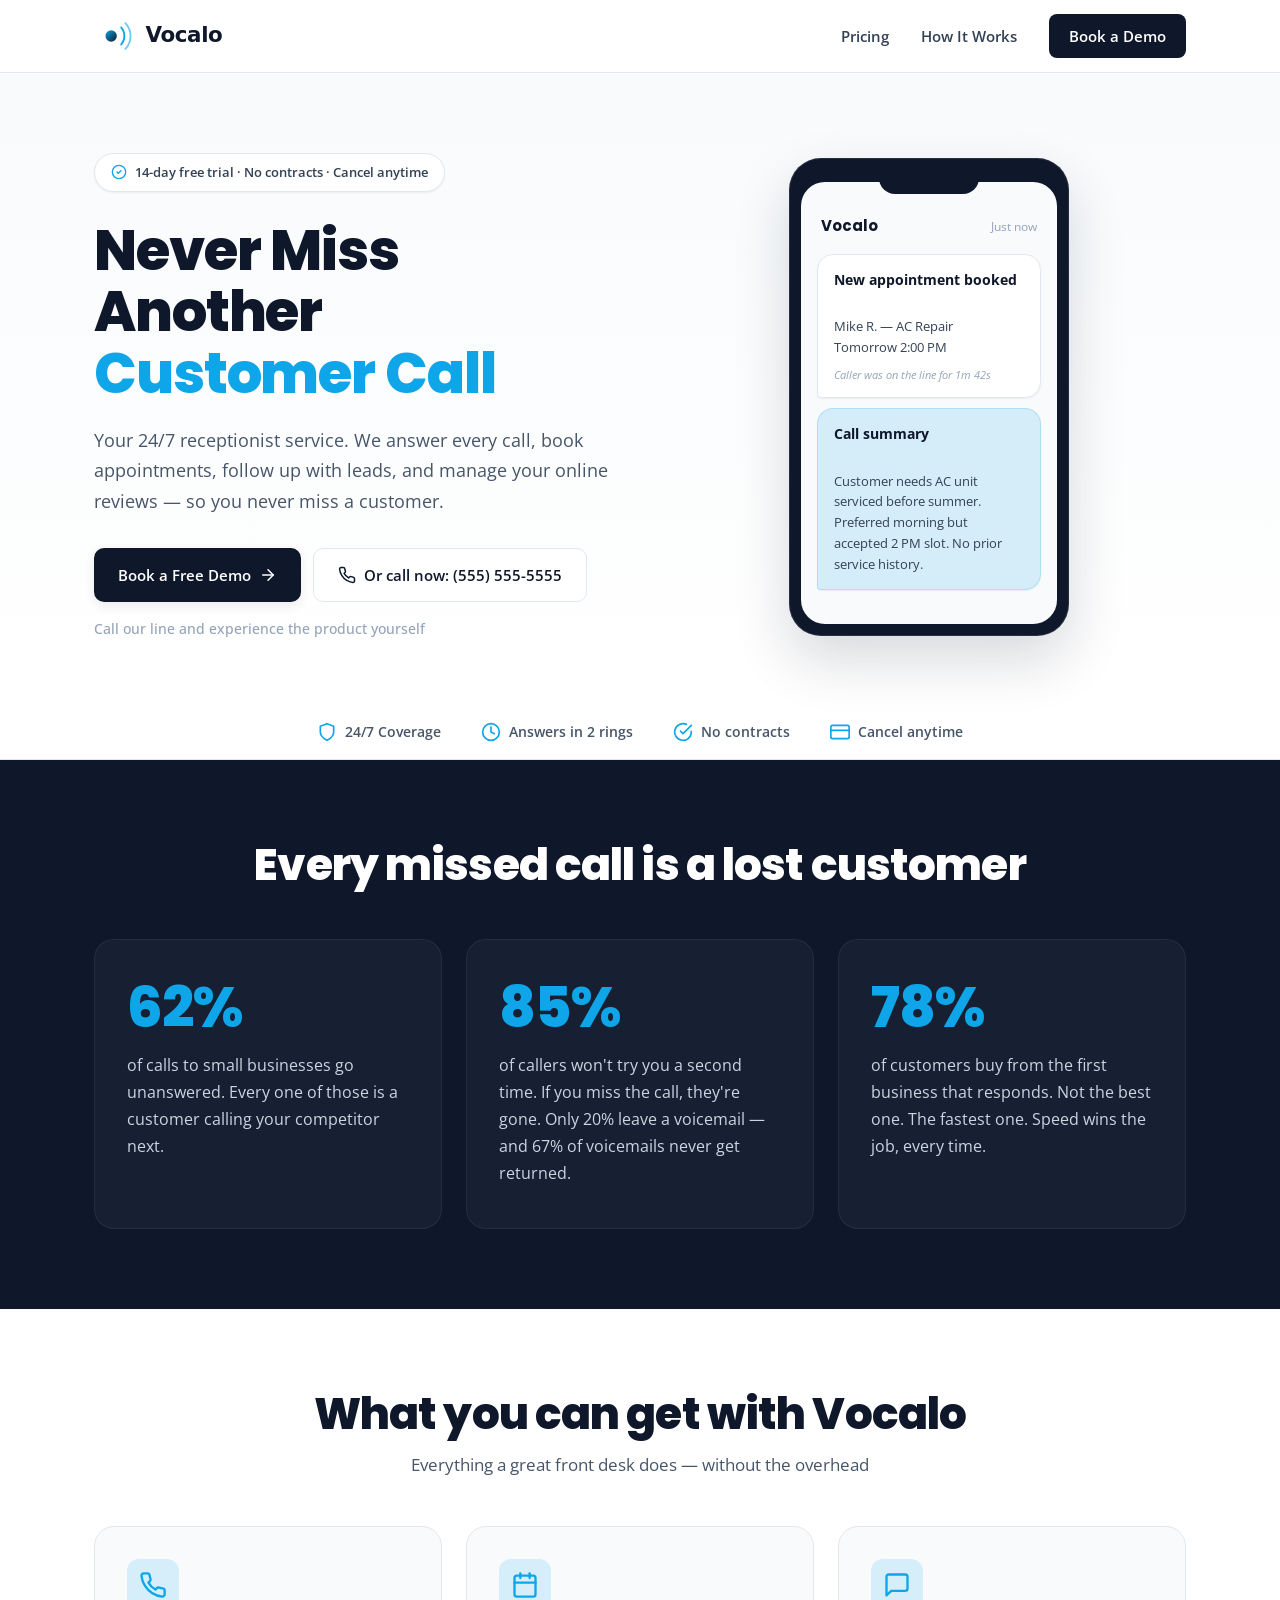
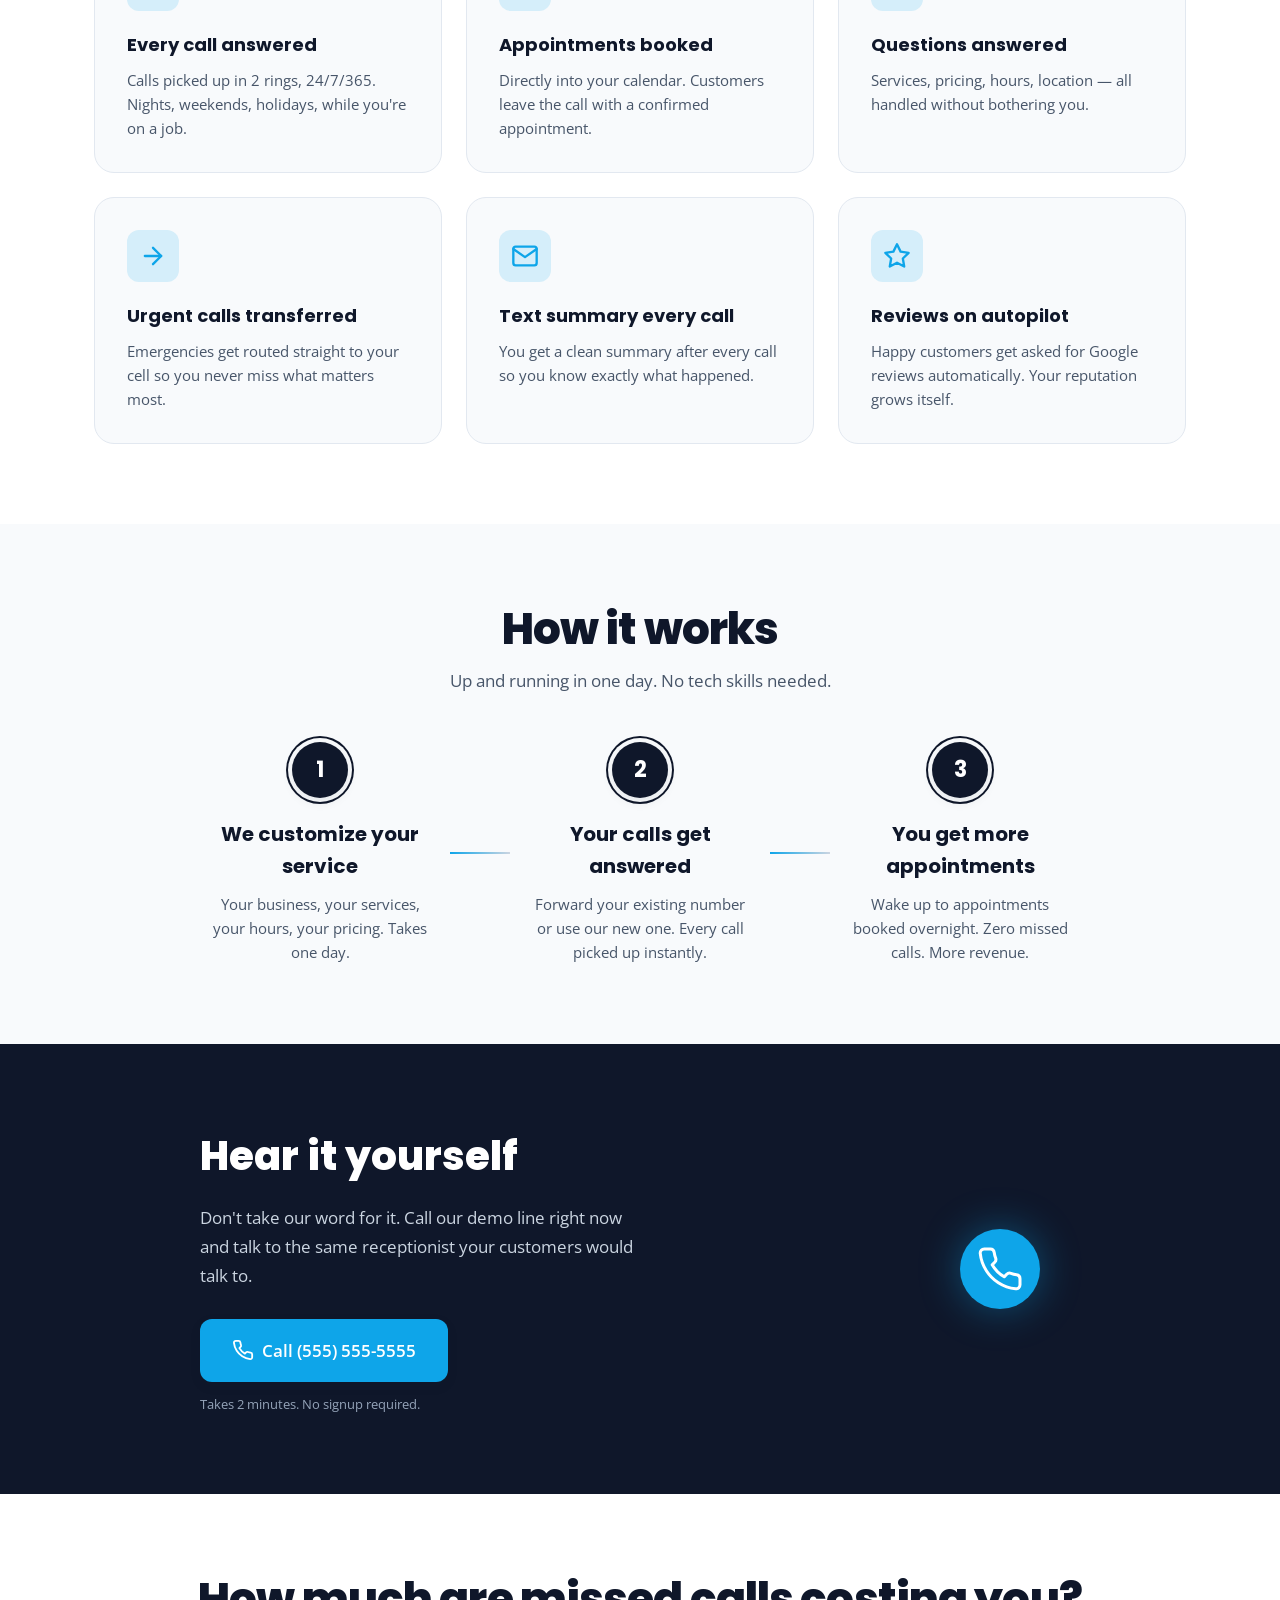
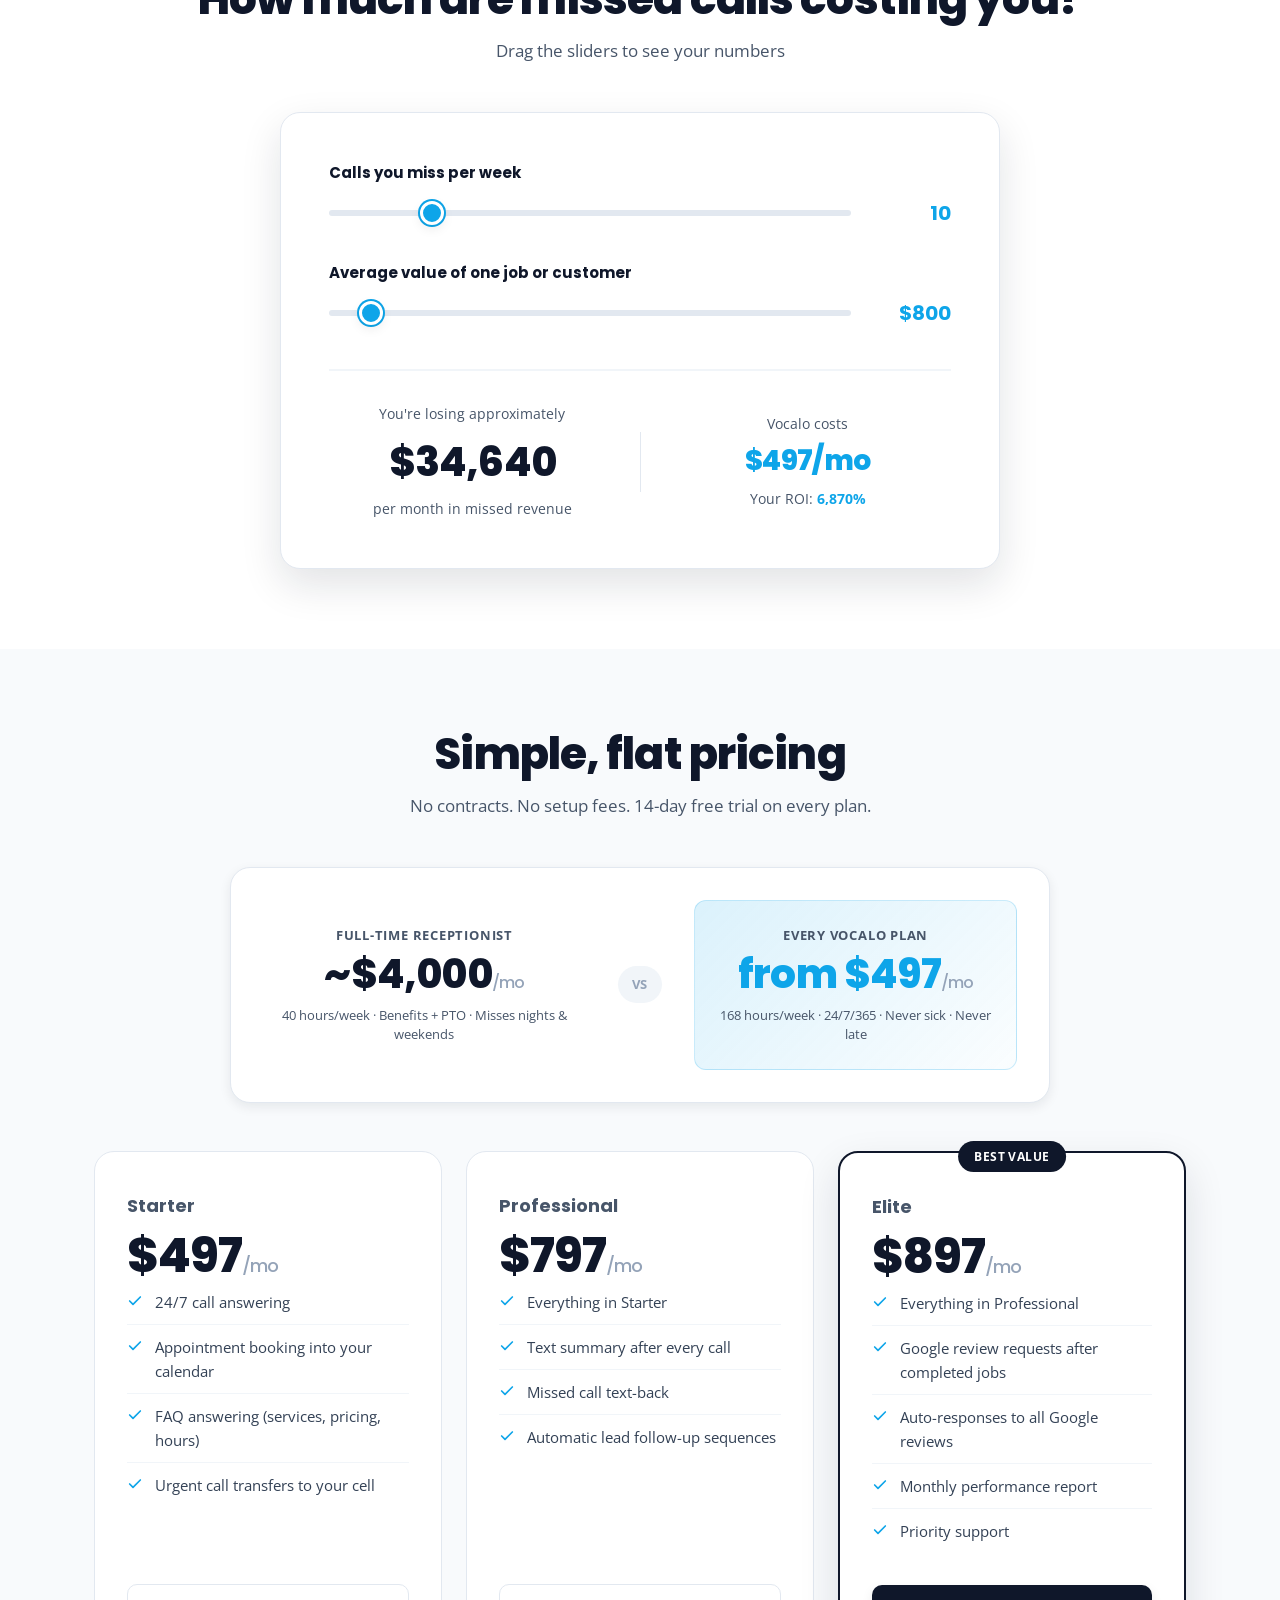
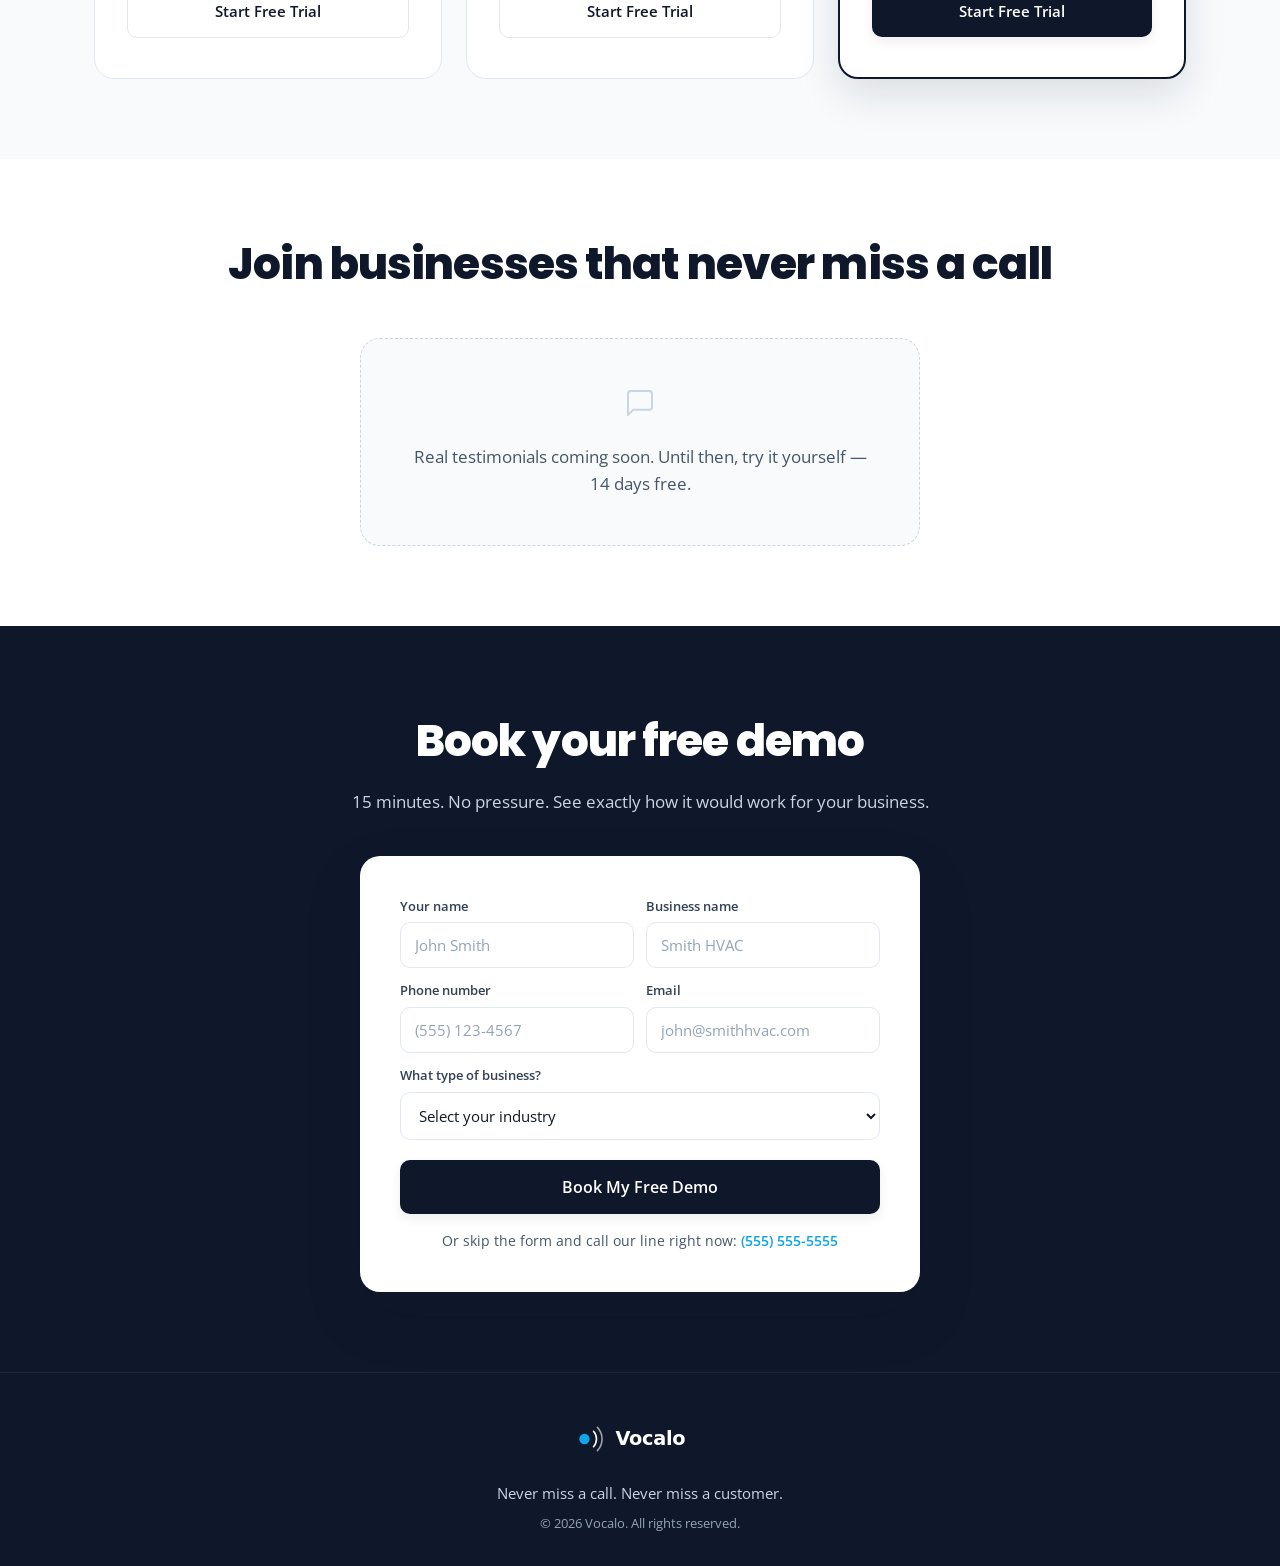
==== landing-page-v2/index.html @ 6b726ccb "Add Vocalo landing page v2 Static landing page for vocalo.co — receptionist service for home service" ====
<!DOCTYPE html>
<html lang="en">
<head>
  <meta charset="UTF-8">
  <meta name="viewport" content="width=device-width, initial-scale=1.0">
  <title>Vocalo — Never Miss Another Customer Call</title>
  <meta name="description" content="24/7 receptionist service that answers every call, books appointments, and makes sure no customer slips through the cracks. Try it free for 14 days.">

  <!-- Open Graph -->
  <meta property="og:title" content="Vocalo — Never Miss Another Customer Call">
  <meta property="og:description" content="24/7 receptionist service. Every call answered. Every appointment booked. Every customer captured.">
  <meta property="og:type" content="website">

  <!-- Meta Pixel - Replace PIXEL_ID with real ID once created -->
  <!-- <script>
    !function(f,b,e,v,n,t,s){if(f.fbq)return;n=f.fbq=function(){n.callMethod?n.callMethod.apply(n,arguments):n.queue.push(arguments)};if(!f._fbq)f._fbq=n;n.push=n;n.loaded=!0;n.version='2.0';n.queue=[];t=b.createElement(e);t.async=!0;t.src=v;s=b.getElementsByTagName(e)[0];s.parentNode.insertBefore(t,s)}(window,document,'script','https://connect.facebook.net/en_US/fbevents.js');
    fbq('init', 'PIXEL_ID');
    fbq('track', 'PageView');
  </script> -->

  <link rel="preconnect" href="https://fonts.googleapis.com">
  <link rel="preconnect" href="https://fonts.gstatic.com" crossorigin>
  <link href="https://fonts.googleapis.com/css2?family=Open+Sans:wght@400;500;600;700&family=Poppins:wght@600;700;800&display=swap" rel="stylesheet">
  <link rel="stylesheet" href="styles.css">
</head>
<body>

<!-- NAV -->
<nav class="nav">
  <div class="container nav-inner">
    <a href="#" class="logo-link"><img src="assets/logo.svg" alt="Vocalo" height="40"></a>
    <div class="nav-links">
      <a href="#pricing">Pricing</a>
      <a href="#how">How It Works</a>
      <a href="#demo" class="nav-cta">Book a Demo</a>
    </div>
  </div>
</nav>

<!-- HERO -->
<section class="hero">
  <div class="container hero-grid">
    <div class="hero-text">
      <div class="hero-badge">
        <svg width="16" height="16" viewBox="0 0 24 24" fill="none" stroke="currentColor" stroke-width="2" stroke-linecap="round" stroke-linejoin="round"><path d="M12 22c5.523 0 10-4.477 10-10S17.523 2 12 2 2 6.477 2 12s4.477 10 10 10z"/><path d="m9 12 2 2 4-4"/></svg>
        14-day free trial · No contracts · Cancel anytime
      </div>
      <h1>Never Miss Another <span class="accent">Customer Call</span></h1>
      <p class="hero-sub">Your 24/7 receptionist service. We answer every call, book appointments, follow up with leads, and manage your online reviews — so you never miss a customer.</p>
      <div class="hero-ctas">
        <a href="#demo" class="btn btn-primary">
          Book a Free Demo
          <svg width="18" height="18" viewBox="0 0 24 24" fill="none" stroke="currentColor" stroke-width="2" stroke-linecap="round" stroke-linejoin="round"><path d="M5 12h14"/><path d="m12 5 7 7-7 7"/></svg>
        </a>
        <a href="tel:+15555555555" class="btn btn-secondary">
          <svg width="18" height="18" viewBox="0 0 24 24" fill="none" stroke="currentColor" stroke-width="2" stroke-linecap="round" stroke-linejoin="round"><path d="M22 16.92v3a2 2 0 0 1-2.18 2 19.79 19.79 0 0 1-8.63-3.07 19.5 19.5 0 0 1-6-6 19.79 19.79 0 0 1-3.07-8.67A2 2 0 0 1 4.11 2h3a2 2 0 0 1 2 1.72c.127.96.361 1.903.7 2.81a2 2 0 0 1-.45 2.11L8.09 9.91a16 16 0 0 0 6 6l1.27-1.27a2 2 0 0 1 2.11-.45c.907.339 1.85.573 2.81.7A2 2 0 0 1 22 16.92z"/></svg>
          Or call now: (555) 555-5555
        </a>
      </div>
      <p class="hero-trust">Call our line and experience the product yourself</p>
    </div>
    <div class="hero-visual">
      <div class="phone-mockup">
        <div class="phone-notch"></div>
        <div class="phone-screen">
          <div class="phone-header">
            <span class="phone-sender">Vocalo</span>
            <span class="phone-time">Just now</span>
          </div>
          <div class="phone-bubble">
            <strong>New appointment booked</strong><br>
            Mike R. — AC Repair<br>
            Tomorrow 2:00 PM<br>
            <span class="phone-meta">Caller was on the line for 1m 42s</span>
          </div>
          <div class="phone-bubble phone-bubble-secondary">
            <strong>Call summary</strong><br>
            Customer needs AC unit serviced before summer. Preferred morning but accepted 2 PM slot. No prior service history.
          </div>
        </div>
      </div>
    </div>
  </div>
</section>

<!-- TRUST BAR -->
<div class="trust-bar">
  <div class="container">
    <div class="trust-bar-inner">
      <div class="trust-item">
        <svg width="20" height="20" viewBox="0 0 24 24" fill="none" stroke="currentColor" stroke-width="2" stroke-linecap="round" stroke-linejoin="round"><path d="M12 22s8-4 8-10V5l-8-3-8 3v7c0 6 8 10 8 10z"/></svg>
        <span>24/7 Coverage</span>
      </div>
      <div class="trust-item">
        <svg width="20" height="20" viewBox="0 0 24 24" fill="none" stroke="currentColor" stroke-width="2" stroke-linecap="round" stroke-linejoin="round"><circle cx="12" cy="12" r="10"/><polyline points="12 6 12 12 16 14"/></svg>
        <span>Answers in 2 rings</span>
      </div>
      <div class="trust-item">
        <svg width="20" height="20" viewBox="0 0 24 24" fill="none" stroke="currentColor" stroke-width="2" stroke-linecap="round" stroke-linejoin="round"><path d="M22 11.08V12a10 10 0 1 1-5.93-9.14"/><polyline points="22 4 12 14.01 9 11.01"/></svg>
        <span>No contracts</span>
      </div>
      <div class="trust-item">
        <svg width="20" height="20" viewBox="0 0 24 24" fill="none" stroke="currentColor" stroke-width="2" stroke-linecap="round" stroke-linejoin="round"><rect x="1" y="4" width="22" height="16" rx="2" ry="2"/><line x1="1" y1="10" x2="23" y2="10"/></svg>
        <span>Cancel anytime</span>
      </div>
    </div>
  </div>
</div>

<!-- PROBLEM -->
<section class="problem">
  <div class="container">
    <h2 class="section-title">Every missed call is a lost customer</h2>
    <div class="problem-grid">
      <div class="problem-card">
        <div class="problem-num" data-target="62">0%</div>
        <p>of calls to small businesses go unanswered. Every one of those is a customer calling your competitor next.</p>
      </div>
      <div class="problem-card">
        <div class="problem-num" data-target="85">0%</div>
        <p>of callers won't try you a second time. If you miss the call, they're gone. Only 20% leave a voicemail — and 67% of voicemails never get returned.</p>
      </div>
      <div class="problem-card">
        <div class="problem-num" data-target="78">0%</div>
        <p>of customers buy from the first business that responds. Not the best one. The fastest one. Speed wins the job, every time.</p>
      </div>
    </div>
  </div>
</section>

<!-- SOLUTION -->
<section class="solution">
  <div class="container">
    <h2 class="section-title">What you can get with Vocalo</h2>
    <p class="section-sub">Everything a great front desk does — without the overhead</p>
    <div class="solution-grid">
      <div class="feature">
        <div class="feature-icon">
          <svg width="28" height="28" viewBox="0 0 24 24" fill="none" stroke="currentColor" stroke-width="2" stroke-linecap="round" stroke-linejoin="round"><path d="M22 16.92v3a2 2 0 0 1-2.18 2 19.79 19.79 0 0 1-8.63-3.07 19.5 19.5 0 0 1-6-6 19.79 19.79 0 0 1-3.07-8.67A2 2 0 0 1 4.11 2h3a2 2 0 0 1 2 1.72c.127.96.361 1.903.7 2.81a2 2 0 0 1-.45 2.11L8.09 9.91a16 16 0 0 0 6 6l1.27-1.27a2 2 0 0 1 2.11-.45c.907.339 1.85.573 2.81.7A2 2 0 0 1 22 16.92z"/></svg>
        </div>
        <h3>Every call answered</h3>
        <p>Calls picked up in 2 rings, 24/7/365. Nights, weekends, holidays, while you're on a job.</p>
      </div>
      <div class="feature">
        <div class="feature-icon">
          <svg width="28" height="28" viewBox="0 0 24 24" fill="none" stroke="currentColor" stroke-width="2" stroke-linecap="round" stroke-linejoin="round"><rect x="3" y="4" width="18" height="18" rx="2" ry="2"/><line x1="16" y1="2" x2="16" y2="6"/><line x1="8" y1="2" x2="8" y2="6"/><line x1="3" y1="10" x2="21" y2="10"/></svg>
        </div>
        <h3>Appointments booked</h3>
        <p>Directly into your calendar. Customers leave the call with a confirmed appointment.</p>
      </div>
      <div class="feature">
        <div class="feature-icon">
          <svg width="28" height="28" viewBox="0 0 24 24" fill="none" stroke="currentColor" stroke-width="2" stroke-linecap="round" stroke-linejoin="round"><path d="M21 15a2 2 0 0 1-2 2H7l-4 4V5a2 2 0 0 1 2-2h14a2 2 0 0 1 2 2z"/></svg>
        </div>
        <h3>Questions answered</h3>
        <p>Services, pricing, hours, location — all handled without bothering you.</p>
      </div>
      <div class="feature">
        <div class="feature-icon">
          <svg width="28" height="28" viewBox="0 0 24 24" fill="none" stroke="currentColor" stroke-width="2" stroke-linecap="round" stroke-linejoin="round"><path d="M5 12h14"/><path d="m12 5 7 7-7 7"/></svg>
        </div>
        <h3>Urgent calls transferred</h3>
        <p>Emergencies get routed straight to your cell so you never miss what matters most.</p>
      </div>
      <div class="feature">
        <div class="feature-icon">
          <svg width="28" height="28" viewBox="0 0 24 24" fill="none" stroke="currentColor" stroke-width="2" stroke-linecap="round" stroke-linejoin="round"><path d="M4 4h16c1.1 0 2 .9 2 2v12c0 1.1-.9 2-2 2H4c-1.1 0-2-.9-2-2V6c0-1.1.9-2 2-2z"/><polyline points="22,6 12,13 2,6"/></svg>
        </div>
        <h3>Text summary every call</h3>
        <p>You get a clean summary after every call so you know exactly what happened.</p>
      </div>
      <div class="feature">
        <div class="feature-icon">
          <svg width="28" height="28" viewBox="0 0 24 24" fill="none" stroke="currentColor" stroke-width="2" stroke-linecap="round" stroke-linejoin="round"><polygon points="12 2 15.09 8.26 22 9.27 17 14.14 18.18 21.02 12 17.77 5.82 21.02 7 14.14 2 9.27 8.91 8.26 12 2"/></svg>
        </div>
        <h3>Reviews on autopilot</h3>
        <p>Happy customers get asked for Google reviews automatically. Your reputation grows itself.</p>
      </div>
    </div>
  </div>
</section>

<!-- HOW IT WORKS -->
<section class="how" id="how">
  <div class="container">
    <h2 class="section-title">How it works</h2>
    <p class="section-sub">Up and running in one day. No tech skills needed.</p>
    <div class="how-steps">
      <div class="how-step">
        <div class="how-num">1</div>
        <div class="how-content">
          <h3>We customize your service</h3>
          <p>Your business, your services, your hours, your pricing. Takes one day.</p>
        </div>
      </div>
      <div class="how-connector"></div>
      <div class="how-step">
        <div class="how-num">2</div>
        <div class="how-content">
          <h3>Your calls get answered</h3>
          <p>Forward your existing number or use our new one. Every call picked up instantly.</p>
        </div>
      </div>
      <div class="how-connector"></div>
      <div class="how-step">
        <div class="how-num">3</div>
        <div class="how-content">
          <h3>You get more appointments</h3>
          <p>Wake up to appointments booked overnight. Zero missed calls. More revenue.</p>
        </div>
      </div>
    </div>
  </div>
</section>

<!-- DEMO CALL-IN -->
<section class="demo-call">
  <div class="container">
    <div class="demo-call-card">
      <div class="demo-call-text">
        <h2>Hear it yourself</h2>
        <p>Don't take our word for it. Call our demo line right now and talk to the same receptionist your customers would talk to.</p>
        <a href="tel:+15555555555" class="btn btn-primary btn-lg">
          <svg width="22" height="22" viewBox="0 0 24 24" fill="none" stroke="currentColor" stroke-width="2" stroke-linecap="round" stroke-linejoin="round"><path d="M22 16.92v3a2 2 0 0 1-2.18 2 19.79 19.79 0 0 1-8.63-3.07 19.5 19.5 0 0 1-6-6 19.79 19.79 0 0 1-3.07-8.67A2 2 0 0 1 4.11 2h3a2 2 0 0 1 2 1.72c.127.96.361 1.903.7 2.81a2 2 0 0 1-.45 2.11L8.09 9.91a16 16 0 0 0 6 6l1.27-1.27a2 2 0 0 1 2.11-.45c.907.339 1.85.573 2.81.7A2 2 0 0 1 22 16.92z"/></svg>
          Call (555) 555-5555
        </a>
        <span class="demo-call-note">Takes 2 minutes. No signup required.</span>
      </div>
      <div class="demo-call-visual">
        <div class="pulse-ring"></div>
        <div class="pulse-ring pulse-ring-2"></div>
        <div class="pulse-ring pulse-ring-3"></div>
        <div class="pulse-icon">
          <svg width="48" height="48" viewBox="0 0 24 24" fill="none" stroke="currentColor" stroke-width="1.5" stroke-linecap="round" stroke-linejoin="round"><path d="M22 16.92v3a2 2 0 0 1-2.18 2 19.79 19.79 0 0 1-8.63-3.07 19.5 19.5 0 0 1-6-6 19.79 19.79 0 0 1-3.07-8.67A2 2 0 0 1 4.11 2h3a2 2 0 0 1 2 1.72c.127.96.361 1.903.7 2.81a2 2 0 0 1-.45 2.11L8.09 9.91a16 16 0 0 0 6 6l1.27-1.27a2 2 0 0 1 2.11-.45c.907.339 1.85.573 2.81.7A2 2 0 0 1 22 16.92z"/></svg>
        </div>
      </div>
    </div>
  </div>
</section>

<!-- ROI CALCULATOR -->
<section class="roi">
  <div class="container">
    <h2 class="section-title">How much are missed calls costing you?</h2>
    <p class="section-sub">Drag the sliders to see your numbers</p>
    <div class="roi-card">
      <div class="roi-input">
        <label>Calls you miss per week</label>
        <div class="slider-row">
          <input type="range" id="callsSlider" min="1" max="50" value="10" step="1">
          <span class="slider-value" id="callsValue">10</span>
        </div>
      </div>
      <div class="roi-input">
        <label>Average value of one job or customer</label>
        <div class="slider-row">
          <input type="range" id="valueSlider" min="200" max="10000" value="800" step="100">
          <span class="slider-value" id="valueValue">$800</span>
        </div>
      </div>
      <div class="roi-output">
        <div class="roi-stat">
          <div class="roi-label">You're losing approximately</div>
          <div class="roi-amount" id="lossAmount">$38,400</div>
          <div class="roi-label">per month in missed revenue</div>
        </div>
        <div class="roi-divider"></div>
        <div class="roi-stat">
          <div class="roi-label">Vocalo costs</div>
          <div class="roi-amount small">$497/mo</div>
          <div class="roi-label">Your ROI: <strong id="roiPercent">7,626%</strong></div>
        </div>
      </div>
    </div>
  </div>
</section>

<!-- PRICING -->
<section class="pricing" id="pricing">
  <div class="container">
    <h2 class="section-title">Simple, flat pricing</h2>
    <p class="section-sub">No contracts. No setup fees. 14-day free trial on every plan.</p>

    <div class="price-anchor">
      <div class="anchor-compare">
        <div class="anchor-col">
          <div class="anchor-label">Full-time receptionist</div>
          <div class="anchor-value">~$4,000<span>/mo</span></div>
          <div class="anchor-detail">40 hours/week · Benefits + PTO · Misses nights & weekends</div>
        </div>
        <div class="anchor-vs">vs</div>
        <div class="anchor-col highlight">
          <div class="anchor-label">Every Vocalo plan</div>
          <div class="anchor-value">from $497<span>/mo</span></div>
          <div class="anchor-detail">168 hours/week · 24/7/365 · Never sick · Never late</div>
        </div>
      </div>
    </div>

    <div class="pricing-grid">

      <div class="plan">
        <div class="plan-name">Starter</div>
        <div class="plan-price">$497<span>/mo</span></div>
        <ul class="plan-features">
          <li>24/7 call answering</li>
          <li>Appointment booking into your calendar</li>
          <li>FAQ answering (services, pricing, hours)</li>
          <li>Urgent call transfers to your cell</li>
        </ul>
        <a href="#demo" class="btn btn-secondary plan-cta">Start Free Trial</a>
      </div>

      <div class="plan">
        <div class="plan-name">Professional</div>
        <div class="plan-price">$797<span>/mo</span></div>
        <ul class="plan-features">
          <li>Everything in Starter</li>
          <li>Text summary after every call</li>
          <li>Missed call text-back</li>
          <li>Automatic lead follow-up sequences</li>
        </ul>
        <a href="#demo" class="btn btn-secondary plan-cta">Start Free Trial</a>
      </div>

      <div class="plan plan-featured">
        <div class="plan-badge">Best Value</div>
        <div class="plan-name">Elite</div>
        <div class="plan-price">$897<span>/mo</span></div>
        <ul class="plan-features">
          <li>Everything in Professional</li>
          <li>Google review requests after completed jobs</li>
          <li>Auto-responses to all Google reviews</li>
          <li>Monthly performance report</li>
          <li>Priority support</li>
        </ul>
        <a href="#demo" class="btn btn-primary plan-cta">Start Free Trial</a>
      </div>

    </div>
  </div>
</section>

<!-- TESTIMONIALS PLACEHOLDER -->
<section class="testimonials">
  <div class="container">
    <h2 class="section-title">Join businesses that never miss a call</h2>
    <div class="testimonial-placeholder">
      <svg width="32" height="32" viewBox="0 0 24 24" fill="none" stroke="currentColor" stroke-width="1.5" stroke-linecap="round" stroke-linejoin="round"><path d="M21 15a2 2 0 0 1-2 2H7l-4 4V5a2 2 0 0 1 2-2h14a2 2 0 0 1 2 2z"/></svg>
      <p>Real testimonials coming soon. Until then, try it yourself — 14 days free.</p>
    </div>
  </div>
</section>

<!-- CTA FORM -->
<section class="cta" id="demo">
  <div class="container">
    <h2>Book your free demo</h2>
    <p class="cta-sub">15 minutes. No pressure. See exactly how it would work for your business.</p>
    <form class="lead-form" id="leadForm" action="#" method="POST">
      <div class="form-row">
        <div class="form-field">
          <label for="name">Your name</label>
          <input type="text" id="name" name="name" placeholder="John Smith" required>
        </div>
        <div class="form-field">
          <label for="business">Business name</label>
          <input type="text" id="business" name="business" placeholder="Smith HVAC" required>
        </div>
      </div>
      <div class="form-row">
        <div class="form-field">
          <label for="phone">Phone number</label>
          <input type="tel" id="phone" name="phone" placeholder="(555) 123-4567" required>
        </div>
        <div class="form-field">
          <label for="email">Email</label>
          <input type="email" id="email" name="email" placeholder="john@smithhvac.com" required>
        </div>
      </div>
      <div class="form-field">
        <label for="business_type">What type of business?</label>
        <select id="business_type" name="business_type" required>
          <option value="">Select your industry</option>
          <option value="hvac">HVAC</option>
          <option value="plumbing">Plumbing</option>
          <option value="electrical">Electrical</option>
          <option value="roofing">Roofing</option>
          <option value="dental">Dental</option>
          <option value="medical">Medical</option>
          <option value="other">Other</option>
        </select>
      </div>
      <button type="submit" class="btn btn-primary btn-full">Book My Free Demo</button>
      <p class="form-trust">Or skip the form and call our line right now: <a href="tel:+15555555555">(555) 555-5555</a></p>
    </form>
  </div>
</section>

<!-- FOOTER -->
<footer class="footer">
  <div class="container footer-inner">
    <img src="assets/logo-white.svg" alt="Vocalo" height="36">
    <p class="footer-tag">Never miss a call. Never miss a customer.</p>
    <p class="footer-copy">&copy; 2026 Vocalo. All rights reserved.</p>
  </div>
</footer>

<script src="script.js"></script>
</body>
</html>
---- landing-page-v2/styles.css ----
/* Vocalo v2 — Landing Page Styles */
/* Design System: Trust & Authority | Poppins + Open Sans | Navy + Cyan */

:root {
  --navy: #0F172A;
  --navy-light: #1E293B;
  --navy-mid: #162032;
  --cyan: #0EA5E9;
  --cyan-dark: #0284C7;
  --cyan-glow: rgba(14, 165, 233, 0.15);
  --cyan-glow-strong: rgba(14, 165, 233, 0.25);
  --gray-50: #F8FAFC;
  --gray-100: #F1F5F9;
  --gray-200: #E2E8F0;
  --gray-300: #CBD5E1;
  --gray-400: #94A3B8;
  --gray-600: #475569;
  --gray-700: #334155;
  --white: #FFFFFF;
  --shadow-sm: 0 1px 2px rgba(15,23,42,0.06);
  --shadow: 0 4px 12px rgba(15,23,42,0.08);
  --shadow-md: 0 8px 24px rgba(15,23,42,0.1);
  --shadow-lg: 0 16px 40px rgba(15,23,42,0.12);
  --shadow-xl: 0 24px 56px rgba(15,23,42,0.16);
  --radius: 12px;
  --radius-lg: 20px;
  --transition: 0.2s ease;
}

* { box-sizing: border-box; margin: 0; padding: 0; }
html { scroll-behavior: smooth; }
body {
  font-family: 'Open Sans', -apple-system, BlinkMacSystemFont, 'Segoe UI', sans-serif;
  color: var(--navy);
  line-height: 1.6;
  -webkit-font-smoothing: antialiased;
  background: var(--white);
}

h1, h2, h3, h4 {
  font-family: 'Poppins', -apple-system, BlinkMacSystemFont, 'Segoe UI', sans-serif;
}

.container { max-width: 1140px; margin: 0 auto; padding: 0 24px; }

/* ============================================
   NAV
   ============================================ */
.nav {
  position: sticky; top: 0; z-index: 100;
  background: rgba(255,255,255,0.92);
  backdrop-filter: blur(12px);
  -webkit-backdrop-filter: blur(12px);
  border-bottom: 1px solid var(--gray-200);
}
.nav-inner {
  display: flex; align-items: center; justify-content: space-between;
  height: 72px;
}
.logo-link { display: flex; align-items: center; }
.nav-links { display: flex; align-items: center; gap: 32px; }
.nav-links a {
  color: var(--gray-700); text-decoration: none; font-weight: 600; font-size: 15px;
  transition: color var(--transition);
  cursor: pointer;
}
.nav-links a:hover { color: var(--navy); }
.nav-cta {
  background: var(--navy); color: var(--white) !important;
  padding: 10px 20px; border-radius: 8px;
  transition: background var(--transition), transform var(--transition);
}
.nav-cta:hover {
  background: var(--navy-light); color: var(--white) !important;
  transform: translateY(-1px);
}

/* ============================================
   HERO
   ============================================ */
.hero {
  padding: 80px 0 64px;
  background: linear-gradient(180deg, var(--gray-50) 0%, var(--white) 100%);
}
.hero-grid {
  display: grid;
  grid-template-columns: 1fr 1fr;
  gap: 64px;
  align-items: center;
}
.hero-badge {
  display: inline-flex; align-items: center; gap: 8px;
  background: var(--white); border: 1px solid var(--gray-200);
  padding: 8px 16px; border-radius: 100px;
  font-size: 13px; font-weight: 600; color: var(--gray-700);
  margin-bottom: 28px; box-shadow: var(--shadow-sm);
}
.hero-badge svg { color: var(--cyan); flex-shrink: 0; }
.hero h1 {
  font-size: clamp(36px, 5vw, 56px); font-weight: 800;
  line-height: 1.1; letter-spacing: -0.02em;
  margin-bottom: 20px;
}
.accent { color: var(--cyan); }
.hero-sub {
  font-size: 18px; color: var(--gray-600); max-width: 520px;
  margin-bottom: 32px; line-height: 1.7;
}
.hero-ctas {
  display: flex; gap: 12px; flex-wrap: wrap;
  margin-bottom: 16px;
}
.hero-trust {
  font-size: 14px; color: var(--gray-400); font-weight: 500;
}

/* Phone Mockup */
.hero-visual { display: flex; justify-content: center; }
.phone-mockup {
  width: 280px;
  background: var(--navy);
  border-radius: 32px;
  padding: 12px;
  box-shadow: var(--shadow-xl), 0 0 0 1px rgba(255,255,255,0.1) inset;
  position: relative;
}
.phone-notch {
  width: 100px; height: 24px;
  background: var(--navy);
  border-radius: 0 0 16px 16px;
  margin: 0 auto;
  position: relative; z-index: 2;
}
.phone-screen {
  background: var(--gray-50);
  border-radius: 24px;
  padding: 32px 16px 24px;
  min-height: 340px;
  margin-top: -12px;
}
.phone-header {
  display: flex; justify-content: space-between; align-items: center;
  margin-bottom: 16px; padding: 0 4px;
}
.phone-sender {
  font-family: 'Poppins', sans-serif;
  font-weight: 700; font-size: 15px; color: var(--navy);
}
.phone-time { font-size: 12px; color: var(--gray-400); }
.phone-bubble {
  background: var(--white);
  border: 1px solid var(--gray-200);
  border-radius: 16px 16px 16px 4px;
  padding: 14px 16px;
  font-size: 13px; line-height: 1.6;
  color: var(--gray-700);
  margin-bottom: 10px;
  box-shadow: var(--shadow-sm);
}
.phone-bubble strong {
  color: var(--navy); font-weight: 700; display: block;
  margin-bottom: 4px; font-size: 14px;
}
.phone-bubble-secondary {
  border-radius: 16px 16px 16px 4px;
  background: var(--cyan-glow);
  border-color: rgba(14, 165, 233, 0.2);
}
.phone-meta {
  display: block; margin-top: 8px; font-size: 11px;
  color: var(--gray-400); font-style: italic;
}

/* ============================================
   TRUST BAR
   ============================================ */
.trust-bar {
  background: var(--white);
  border-bottom: 1px solid var(--gray-200);
  padding: 16px 0;
}
.trust-bar-inner {
  display: flex; justify-content: center; gap: 40px; flex-wrap: wrap;
}
.trust-item {
  display: flex; align-items: center; gap: 8px;
  font-size: 14px; font-weight: 600; color: var(--gray-600);
}
.trust-item svg { color: var(--cyan); }

/* ============================================
   BUTTONS
   ============================================ */
.btn {
  display: inline-flex; align-items: center; justify-content: center; gap: 8px;
  padding: 14px 24px; border-radius: 10px;
  font-weight: 600; font-size: 15px; text-decoration: none;
  transition: all var(--transition); border: none; cursor: pointer; white-space: nowrap;
  font-family: 'Open Sans', sans-serif;
}
.btn-primary {
  background: var(--navy); color: var(--white);
  box-shadow: var(--shadow);
}
.btn-primary:hover {
  background: var(--navy-light);
  transform: translateY(-1px);
  box-shadow: var(--shadow-lg);
}
.btn-secondary {
  background: var(--white); color: var(--navy);
  border: 1.5px solid var(--gray-200);
}
.btn-secondary:hover {
  border-color: var(--navy); background: var(--gray-50);
  transform: translateY(-1px);
}
.btn-lg { padding: 18px 32px; font-size: 17px; border-radius: 12px; }
.btn-full { width: 100%; padding: 16px 28px; font-size: 16px; }

/* ============================================
   SECTIONS
   ============================================ */
section { padding: 80px 0; }
.section-title {
  font-size: clamp(30px, 4vw, 44px); font-weight: 800;
  line-height: 1.15; letter-spacing: -0.02em;
  text-align: center; margin-bottom: 12px;
}
.section-sub {
  text-align: center; color: var(--gray-600);
  font-size: 17px; margin-bottom: 48px;
}

/* ============================================
   PROBLEM
   ============================================ */
.problem { background: var(--navy); color: var(--white); }
.problem .section-title { color: var(--white); margin-bottom: 48px; }
.problem-grid {
  display: grid; grid-template-columns: repeat(3, 1fr);
  gap: 24px;
}
.problem-card {
  background: var(--navy-mid);
  padding: 40px 32px; border-radius: var(--radius-lg);
  border: 1px solid rgba(255,255,255,0.06);
  transition: transform var(--transition), border-color var(--transition);
}
.problem-card:hover {
  transform: translateY(-4px);
  border-color: rgba(14, 165, 233, 0.3);
}
.problem-num {
  font-family: 'Poppins', sans-serif;
  font-size: 56px; font-weight: 800; color: var(--cyan);
  line-height: 1; margin-bottom: 16px; letter-spacing: -0.02em;
}
.problem-card p { color: var(--gray-300); font-size: 16px; line-height: 1.7; }

/* ============================================
   SOLUTION
   ============================================ */
.solution { background: var(--white); }
.solution-grid {
  display: grid; grid-template-columns: repeat(3, 1fr);
  gap: 24px;
}
.feature {
  padding: 32px; border-radius: var(--radius-lg);
  background: var(--gray-50);
  border: 1px solid var(--gray-200);
  transition: all var(--transition);
}
.feature:hover {
  transform: translateY(-4px);
  box-shadow: var(--shadow-md);
  border-color: var(--cyan);
  background: var(--white);
}
.feature-icon {
  width: 52px; height: 52px;
  display: flex; align-items: center; justify-content: center;
  background: var(--cyan-glow);
  border-radius: 12px;
  margin-bottom: 20px;
  color: var(--cyan);
  transition: background var(--transition);
}
.feature:hover .feature-icon {
  background: var(--cyan-glow-strong);
}
.feature h3 {
  font-size: 18px; font-weight: 700; margin-bottom: 8px;
}
.feature p { color: var(--gray-600); font-size: 15px; line-height: 1.6; }

/* ============================================
   HOW IT WORKS
   ============================================ */
.how { background: var(--gray-50); }
.how-steps {
  display: flex; align-items: center; justify-content: center;
  gap: 0; max-width: 900px; margin: 0 auto;
}
.how-step {
  text-align: center; flex: 1;
  padding: 0 20px;
}
.how-connector {
  width: 60px; height: 2px;
  background: linear-gradient(90deg, var(--cyan), var(--gray-300));
  flex-shrink: 0;
}
.how-num {
  display: inline-flex; align-items: center; justify-content: center;
  width: 56px; height: 56px; border-radius: 50%;
  background: var(--navy); color: var(--white);
  font-family: 'Poppins', sans-serif;
  font-size: 22px; font-weight: 700;
  margin-bottom: 20px;
  box-shadow: var(--shadow), 0 0 0 4px var(--gray-50), 0 0 0 6px var(--navy);
}
.how-content h3 { font-size: 20px; font-weight: 700; margin-bottom: 10px; }
.how-content p { color: var(--gray-600); font-size: 15px; line-height: 1.6; }

/* ============================================
   DEMO CALL-IN
   ============================================ */
.demo-call {
  background: var(--navy); color: var(--white);
  padding: 80px 0;
}
.demo-call-card {
  display: grid; grid-template-columns: 1fr auto;
  gap: 64px; align-items: center;
  max-width: 880px; margin: 0 auto;
}
.demo-call-text h2 {
  font-size: clamp(28px, 4vw, 40px); font-weight: 800;
  margin-bottom: 16px;
}
.demo-call-text p {
  color: var(--gray-300); font-size: 17px; line-height: 1.7;
  margin-bottom: 28px; max-width: 440px;
}
.demo-call-text .btn-primary {
  background: var(--cyan); color: var(--white);
}
.demo-call-text .btn-primary:hover {
  background: var(--cyan-dark);
}
.demo-call-note {
  display: block; margin-top: 12px;
  font-size: 13px; color: var(--gray-400);
}

/* Pulse Animation */
.demo-call-visual {
  position: relative;
  width: 160px; height: 160px;
  display: flex; align-items: center; justify-content: center;
}
.pulse-ring {
  position: absolute; inset: 0;
  border-radius: 50%;
  border: 2px solid var(--cyan);
  opacity: 0;
  animation: pulse-out 3s ease-out infinite;
}
.pulse-ring-2 { animation-delay: 1s; }
.pulse-ring-3 { animation-delay: 2s; }
@keyframes pulse-out {
  0% { transform: scale(0.5); opacity: 0.6; }
  100% { transform: scale(1.2); opacity: 0; }
}
.pulse-icon {
  width: 80px; height: 80px;
  background: var(--cyan);
  border-radius: 50%;
  display: flex; align-items: center; justify-content: center;
  color: var(--white);
  box-shadow: 0 0 40px rgba(14, 165, 233, 0.4);
}

/* ============================================
   ROI CALCULATOR
   ============================================ */
.roi { background: var(--white); }
.roi-card {
  max-width: 720px; margin: 0 auto;
  background: var(--white); padding: 48px;
  border-radius: var(--radius-lg);
  border: 1px solid var(--gray-200);
  box-shadow: var(--shadow-lg);
}
.roi-input { margin-bottom: 32px; }
.roi-input label {
  display: block; font-weight: 700; font-size: 15px;
  margin-bottom: 12px; color: var(--navy);
  font-family: 'Poppins', sans-serif;
}
.slider-row { display: flex; align-items: center; gap: 20px; }
.slider-row input[type="range"] {
  flex: 1; height: 6px; border-radius: 3px;
  background: var(--gray-200); outline: none;
  -webkit-appearance: none; appearance: none;
  cursor: pointer;
}
.slider-row input[type="range"]::-webkit-slider-thumb {
  -webkit-appearance: none; appearance: none;
  width: 24px; height: 24px; border-radius: 50%;
  background: var(--cyan); cursor: pointer; border: 3px solid var(--white);
  box-shadow: var(--shadow), 0 0 0 2px var(--cyan);
  transition: box-shadow var(--transition);
}
.slider-row input[type="range"]::-webkit-slider-thumb:hover {
  box-shadow: var(--shadow-md), 0 0 0 2px var(--cyan), 0 0 12px var(--cyan-glow-strong);
}
.slider-row input[type="range"]::-moz-range-thumb {
  width: 24px; height: 24px; border-radius: 50%;
  background: var(--cyan); cursor: pointer; border: 3px solid var(--white);
  box-shadow: var(--shadow), 0 0 0 2px var(--cyan);
}
.slider-value {
  font-family: 'Poppins', sans-serif;
  font-weight: 700; font-size: 20px; color: var(--cyan);
  min-width: 80px; text-align: right;
}
.roi-output {
  display: grid; grid-template-columns: 1fr auto 1fr;
  gap: 24px; align-items: center;
  margin-top: 40px; padding-top: 32px; border-top: 2px solid var(--gray-100);
}
.roi-stat { text-align: center; }
.roi-label { font-size: 14px; color: var(--gray-600); }
.roi-amount {
  font-family: 'Poppins', sans-serif;
  font-size: 40px; font-weight: 800; color: var(--navy);
  margin: 4px 0; letter-spacing: -0.02em;
  transition: color 0.3s;
}
.roi-amount.small { font-size: 28px; color: var(--cyan); }
.roi-divider { width: 1px; height: 60px; background: var(--gray-200); }
.roi-stat strong { color: var(--cyan); font-weight: 700; }

/* ============================================
   PRICING
   ============================================ */
.pricing { background: var(--gray-50); }
.price-anchor {
  max-width: 820px; margin: 0 auto 48px;
  background: var(--white); padding: 32px;
  border-radius: var(--radius-lg);
  border: 1px solid var(--gray-200);
  box-shadow: var(--shadow);
}
.anchor-compare {
  display: grid; grid-template-columns: 1fr auto 1fr;
  gap: 32px; align-items: center;
}
.anchor-col { text-align: center; }
.anchor-col.highlight {
  padding: 24px; border-radius: var(--radius);
  background: linear-gradient(135deg, var(--cyan-glow), rgba(14,165,233,0.02));
  border: 1px solid rgba(14,165,233,0.2);
}
.anchor-label {
  font-size: 13px; font-weight: 700; color: var(--gray-600);
  text-transform: uppercase; letter-spacing: 0.06em; margin-bottom: 8px;
}
.anchor-value {
  font-family: 'Poppins', sans-serif;
  font-size: 40px; font-weight: 800; color: var(--navy);
  line-height: 1; letter-spacing: -0.02em;
}
.anchor-value span { font-size: 16px; font-weight: 500; color: var(--gray-400); }
.anchor-col.highlight .anchor-value { color: var(--cyan); }
.anchor-detail { font-size: 13px; color: var(--gray-600); margin-top: 12px; line-height: 1.5; }
.anchor-vs {
  font-size: 13px; font-weight: 700; color: var(--gray-400);
  background: var(--gray-100); padding: 8px 14px; border-radius: 100px;
  text-transform: uppercase; letter-spacing: 0.06em;
}

.pricing-grid {
  display: grid; grid-template-columns: repeat(3, 1fr);
  gap: 24px;
}
.plan {
  background: var(--white); padding: 40px 32px;
  border-radius: var(--radius-lg); border: 1px solid var(--gray-200);
  position: relative; display: flex; flex-direction: column;
  transition: transform var(--transition), box-shadow var(--transition);
}
.plan:hover {
  transform: translateY(-4px);
  box-shadow: var(--shadow-md);
}
.plan-featured {
  border: 2px solid var(--navy);
  box-shadow: var(--shadow-lg); transform: scale(1.03);
}
.plan-featured:hover { transform: scale(1.03) translateY(-4px); }
.plan-badge {
  position: absolute; top: -12px; left: 50%; transform: translateX(-50%);
  background: var(--navy); color: var(--white);
  padding: 6px 16px; border-radius: 100px;
  font-size: 12px; font-weight: 700; letter-spacing: 0.04em; text-transform: uppercase;
}
.plan-name {
  font-family: 'Poppins', sans-serif;
  font-size: 18px; font-weight: 700; color: var(--gray-600); margin-bottom: 12px;
}
.plan-price {
  font-family: 'Poppins', sans-serif;
  font-size: 48px; font-weight: 800; color: var(--navy);
  letter-spacing: -0.02em; line-height: 1;
}
.plan-price span { font-size: 18px; font-weight: 500; color: var(--gray-400); }
.plan-desc { color: var(--gray-600); margin: 12px 0 24px; font-size: 15px; }
.plan-features { list-style: none; margin-bottom: 32px; flex: 1; }
.plan-features li {
  padding: 10px 0; border-bottom: 1px solid var(--gray-100);
  color: var(--gray-700); font-size: 15px;
  padding-left: 28px; position: relative;
}
.plan-features li::before {
  content: "";
  position: absolute; left: 0; top: 13px;
  width: 16px; height: 16px;
  background-image: url("data:image/svg+xml,%3Csvg xmlns='http://www.w3.org/2000/svg' width='16' height='16' viewBox='0 0 24 24' fill='none' stroke='%230EA5E9' stroke-width='2.5' stroke-linecap='round' stroke-linejoin='round'%3E%3Cpolyline points='20 6 9 17 4 12'/%3E%3C/svg%3E");
  background-repeat: no-repeat;
  background-size: contain;
}
.plan-features li:last-child { border-bottom: none; }
.plan-cta { width: 100%; text-align: center; }

/* ============================================
   TESTIMONIALS
   ============================================ */
.testimonials { background: var(--white); }
.testimonial-placeholder {
  max-width: 560px; margin: 48px auto 0;
  padding: 48px; text-align: center;
  background: var(--gray-50); border-radius: var(--radius-lg);
  border: 1px dashed var(--gray-300);
}
.testimonial-placeholder svg {
  color: var(--gray-300); margin-bottom: 16px;
}
.testimonial-placeholder p { color: var(--gray-600); font-size: 17px; }

/* ============================================
   CTA FORM
   ============================================ */
.cta {
  background: var(--navy); color: var(--white);
  text-align: center;
}
.cta h2 {
  font-size: clamp(30px, 4vw, 44px); font-weight: 800;
  letter-spacing: -0.02em; margin-bottom: 12px;
}
.cta-sub { font-size: 17px; color: var(--gray-300); margin-bottom: 40px; }
.lead-form {
  max-width: 560px; margin: 0 auto;
  background: var(--white); padding: 40px; border-radius: var(--radius-lg);
  box-shadow: var(--shadow-xl);
  text-align: left;
}
.form-row {
  display: grid; grid-template-columns: 1fr 1fr; gap: 12px; margin-bottom: 12px;
}
.form-field { display: flex; flex-direction: column; }
.form-field:not(:last-child) { margin-bottom: 0; }
.form-field > label {
  font-size: 13px; font-weight: 600; color: var(--gray-700);
  margin-bottom: 6px;
}
.lead-form input, .lead-form select {
  width: 100%; padding: 12px 14px; border-radius: 10px;
  border: 1.5px solid var(--gray-200); font-size: 15px;
  font-family: 'Open Sans', sans-serif;
  transition: border-color var(--transition), box-shadow var(--transition);
  color: var(--navy);
}
.lead-form input:focus, .lead-form select:focus {
  outline: none; border-color: var(--cyan);
  box-shadow: 0 0 0 3px var(--cyan-glow);
}
.lead-form input::placeholder { color: var(--gray-400); }
.lead-form .form-field:has(select) { margin-bottom: 20px; }
.lead-form select { background: var(--white); cursor: pointer; }
.form-trust { margin-top: 16px; font-size: 14px; color: var(--gray-600); text-align: center; }
.form-trust a { color: var(--cyan); font-weight: 600; text-decoration: none; }
.form-trust a:hover { text-decoration: underline; }

/* ============================================
   FOOTER
   ============================================ */
.footer {
  background: var(--navy); color: var(--white);
  padding: 48px 0 32px;
  border-top: 1px solid rgba(255,255,255,0.06);
}
.footer-inner { text-align: center; }
.footer-tag { color: var(--gray-300); margin: 16px 0 8px; font-size: 15px; }
.footer-copy { color: var(--gray-400); font-size: 13px; }

/* ============================================
   ANIMATIONS
   ============================================ */
@keyframes fade-up {
  from { opacity: 0; transform: translateY(20px); }
  to { opacity: 1; transform: translateY(0); }
}

.animate-on-scroll {
  opacity: 0;
  transform: translateY(20px);
  transition: opacity 0.5s ease, transform 0.5s ease;
}
.animate-on-scroll.visible {
  opacity: 1;
  transform: translateY(0);
}

/* Number count-up flash */
.roi-amount.flash {
  color: var(--cyan);
}

/* ============================================
   RESPONSIVE — TABLET
   ============================================ */
@media (max-width: 1024px) {
  .hero-grid { grid-template-columns: 1fr; gap: 48px; text-align: center; }
  .hero-sub { margin-left: auto; margin-right: auto; }
  .hero-ctas { justify-content: center; }
  .hero-visual { order: -1; }
  .phone-mockup { width: 260px; }
  .problem-grid { grid-template-columns: repeat(3, 1fr); }
  .solution-grid { grid-template-columns: repeat(2, 1fr); }
  .pricing-grid { grid-template-columns: repeat(3, 1fr); }
}

/* ============================================
   RESPONSIVE — MOBILE
   ============================================ */
@media (max-width: 768px) {
  .nav-links a:not(.nav-cta) { display: none; }
  .hero { padding: 48px 0 40px; }
  .hero h1 { font-size: 36px; }
  .hero-sub { font-size: 16px; }
  .hero-ctas { flex-direction: column; align-items: stretch; }
  .hero-visual { order: -1; }
  .phone-mockup { width: 240px; }
  .phone-screen { min-height: 300px; padding: 28px 14px 20px; }

  .trust-bar-inner { gap: 20px; }
  .trust-item { font-size: 13px; }

  section { padding: 56px 0; }

  .problem-grid { grid-template-columns: 1fr; }
  .problem-num { font-size: 44px; }

  .solution-grid { grid-template-columns: 1fr; }

  .how-steps { flex-direction: column; gap: 24px; }
  .how-connector { width: 2px; height: 32px; margin: 0 auto;
    background: linear-gradient(180deg, var(--cyan), var(--gray-300)); }

  .demo-call-card { grid-template-columns: 1fr; text-align: center; gap: 40px; }
  .demo-call-text p { max-width: none; }
  .demo-call-visual { margin: 0 auto; }

  .roi-card { padding: 28px 20px; }
  .roi-output { grid-template-columns: 1fr; gap: 24px; }
  .roi-divider { width: 100%; height: 1px; }
  .roi-amount { font-size: 32px; }

  .anchor-compare { grid-template-columns: 1fr; gap: 16px; }
  .anchor-value { font-size: 32px; }
  .anchor-vs { justify-self: center; }

  .pricing-grid { grid-template-columns: 1fr; }
  .plan-featured { transform: none; }
  .plan-featured:hover { transform: translateY(-4px); }

  .form-row { grid-template-columns: 1fr; }
  .lead-form { padding: 28px 20px; }
}

/* ============================================
   RESPONSIVE — SMALL MOBILE
   ============================================ */
@media (max-width: 375px) {
  .container { padding: 0 16px; }
  .hero h1 { font-size: 30px; }
  .problem-card { padding: 28px 20px; }
  .feature { padding: 24px; }
}

/* ============================================
   REDUCED MOTION
   ============================================ */
@media (prefers-reduced-motion: reduce) {
  *, *::before, *::after {
    animation-duration: 0.01ms !important;
    transition-duration: 0.01ms !important;
  }
  html { scroll-behavior: auto; }
  .animate-on-scroll { opacity: 1; transform: none; }
  .pulse-ring { animation: none; opacity: 0; }
}
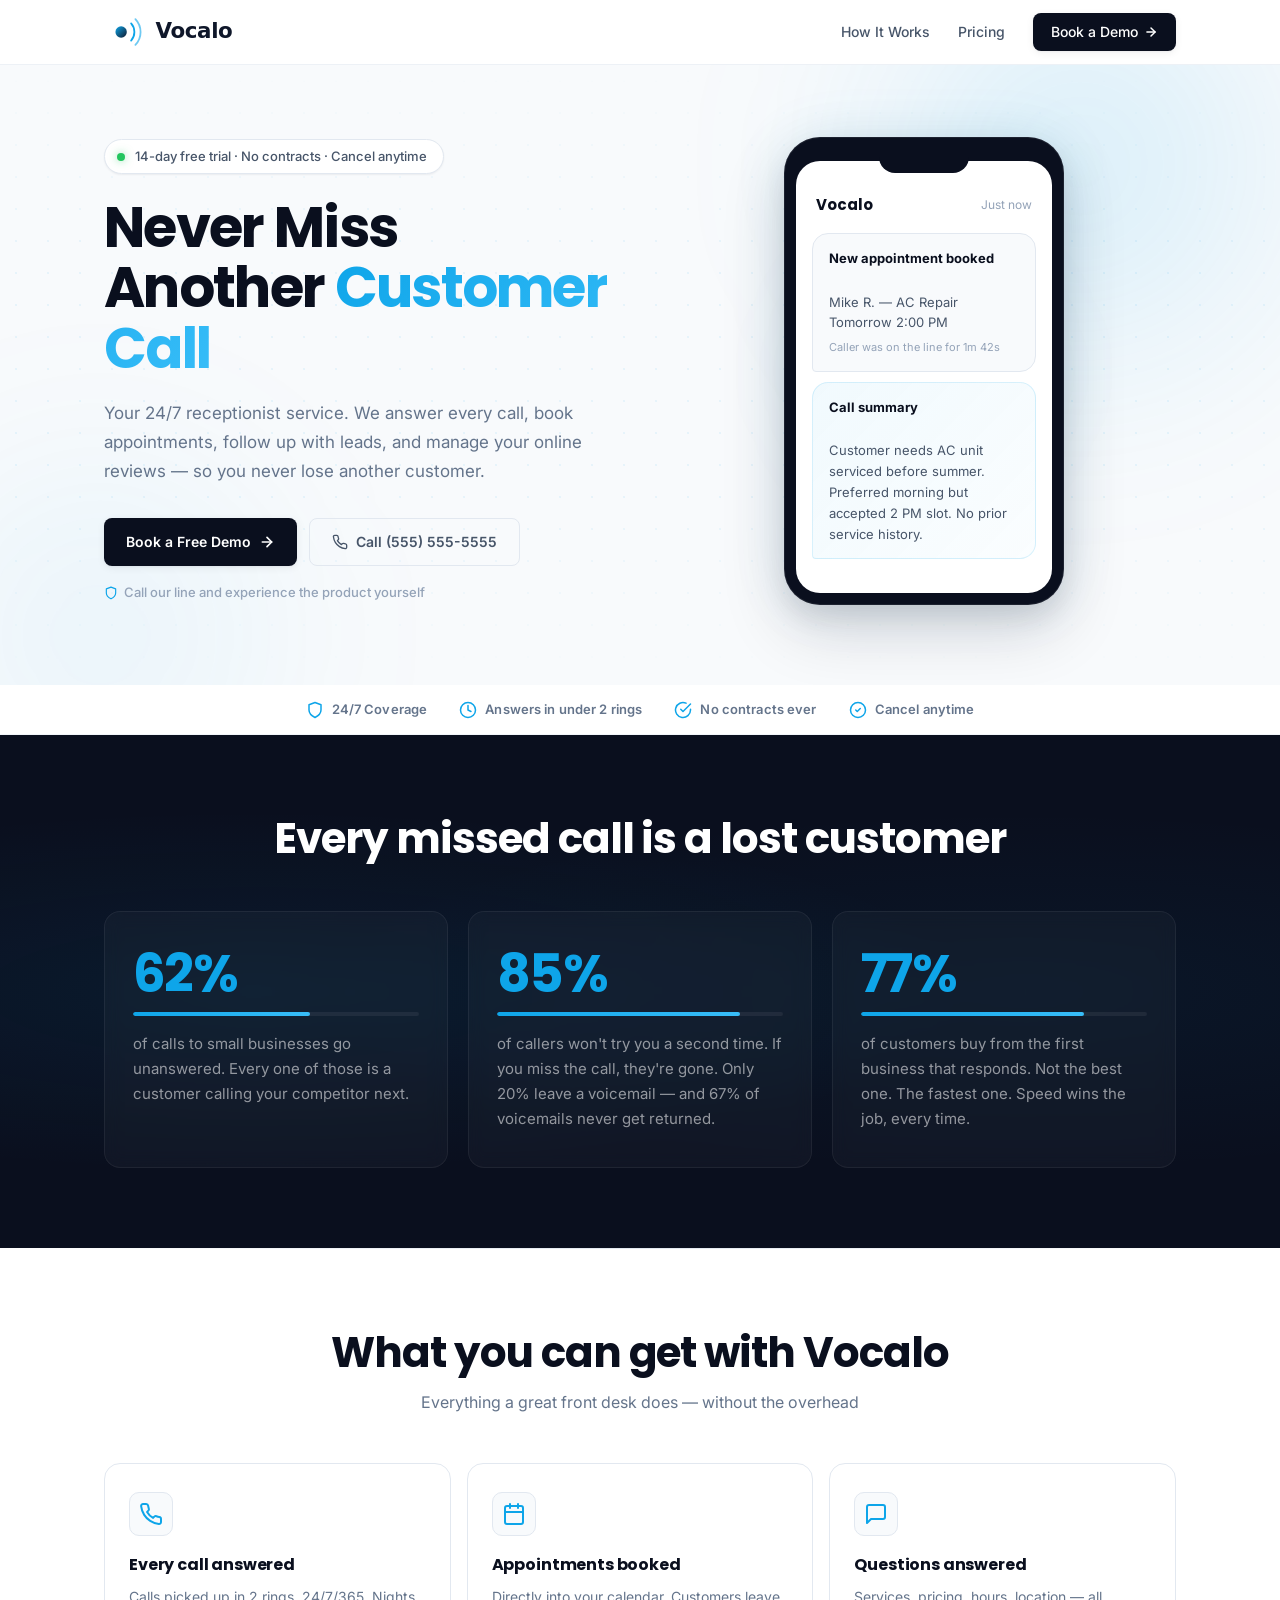
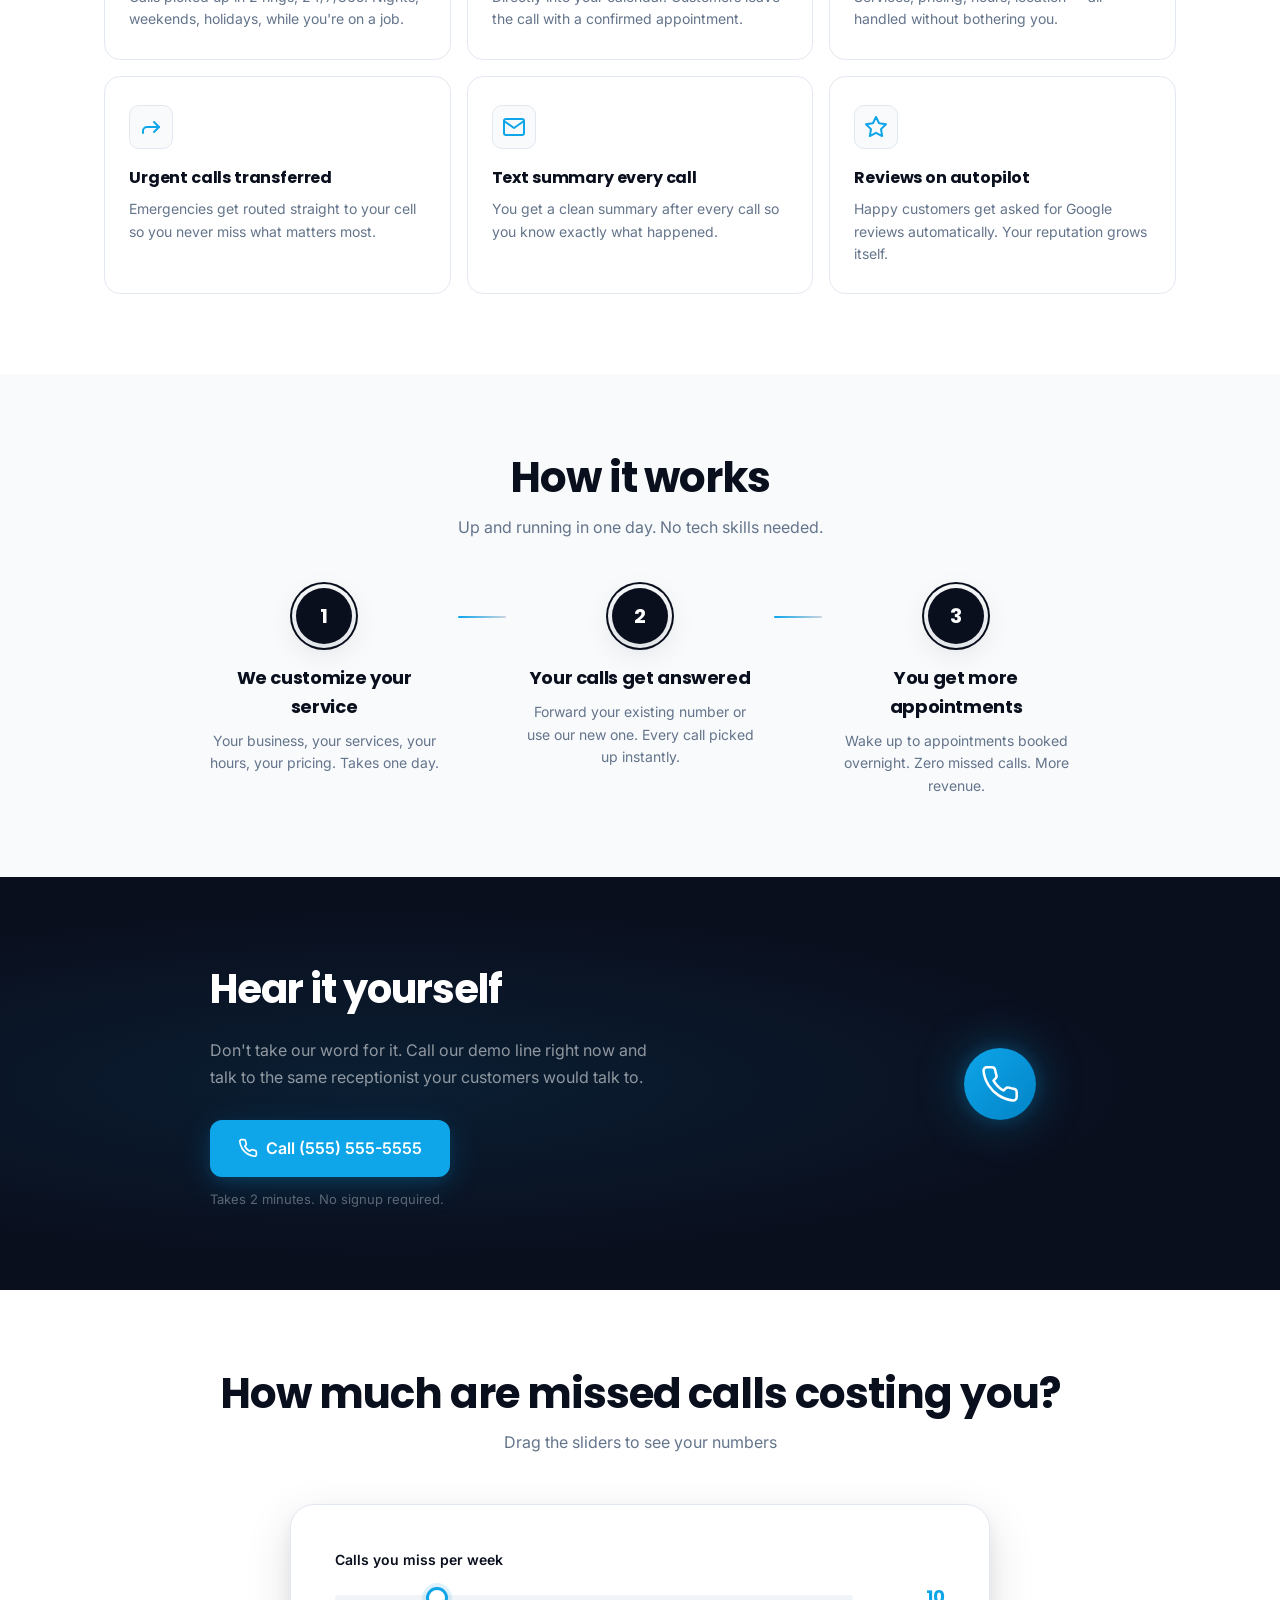
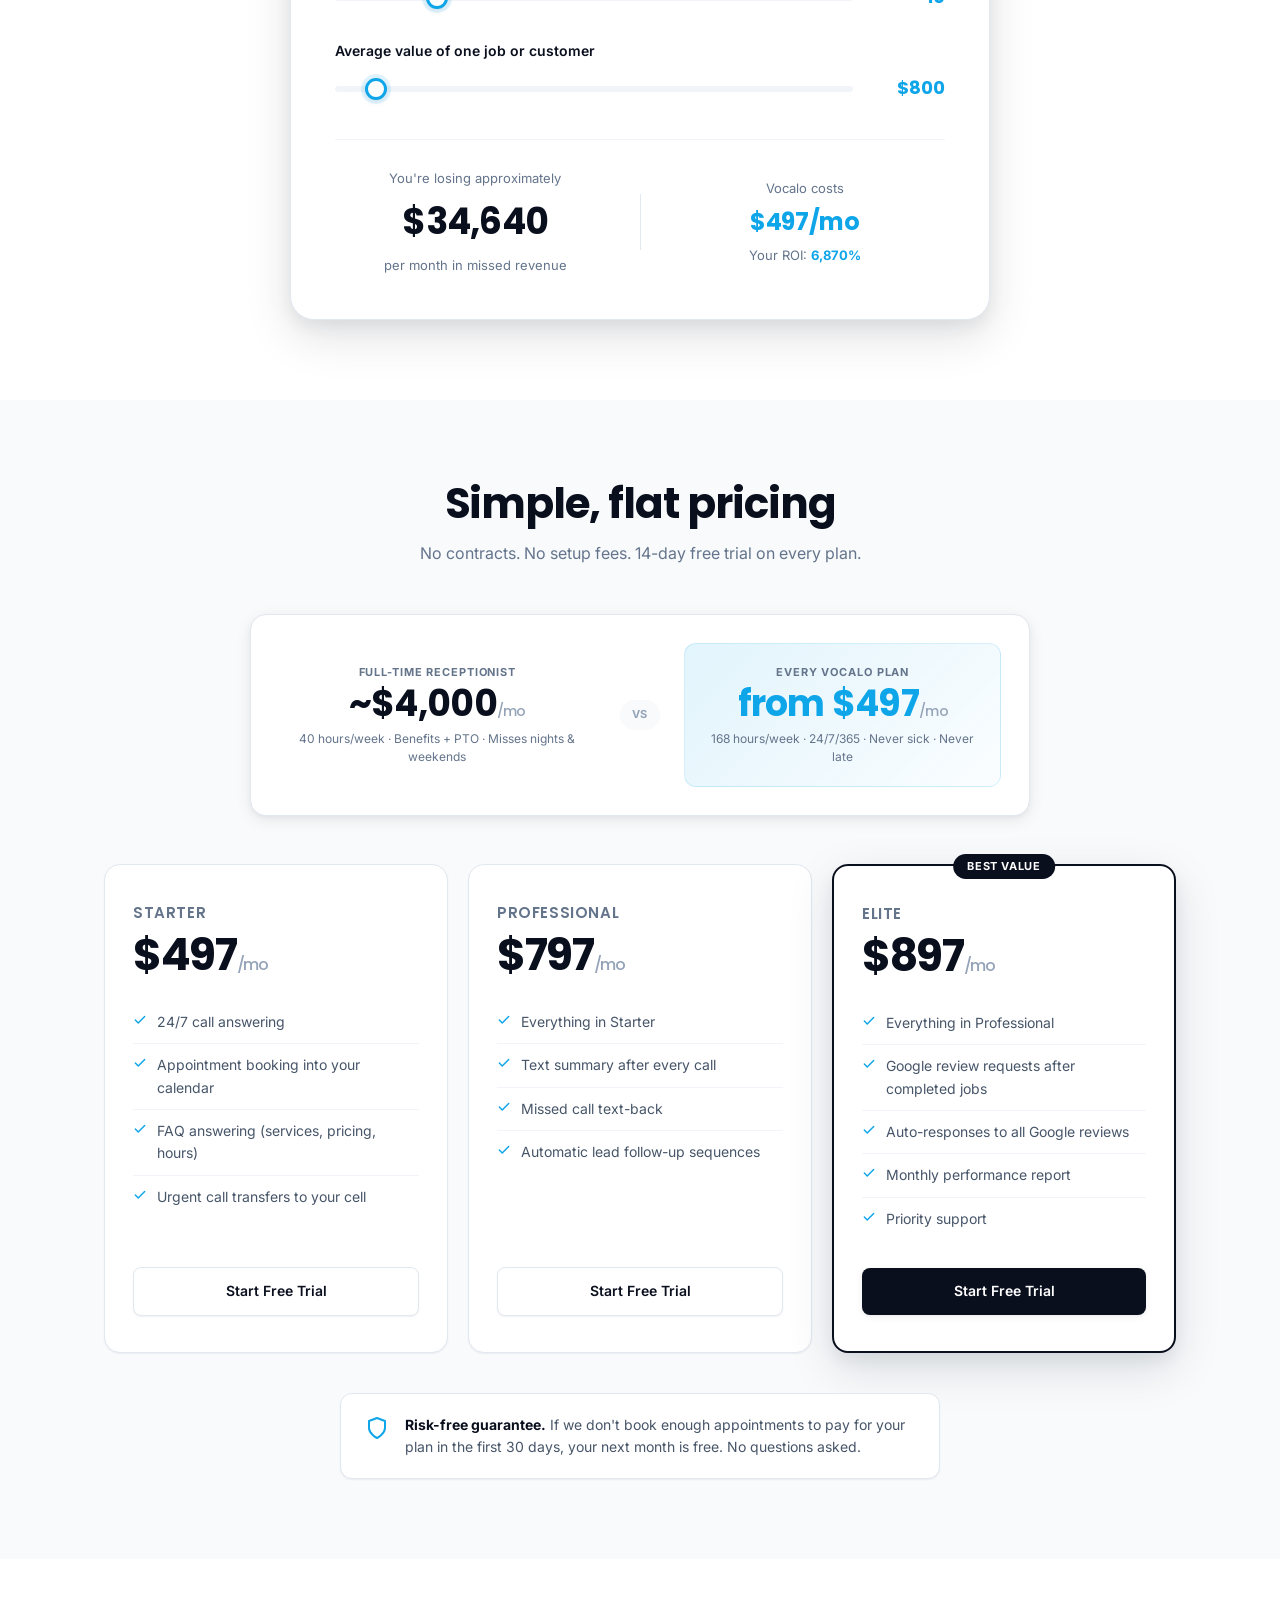
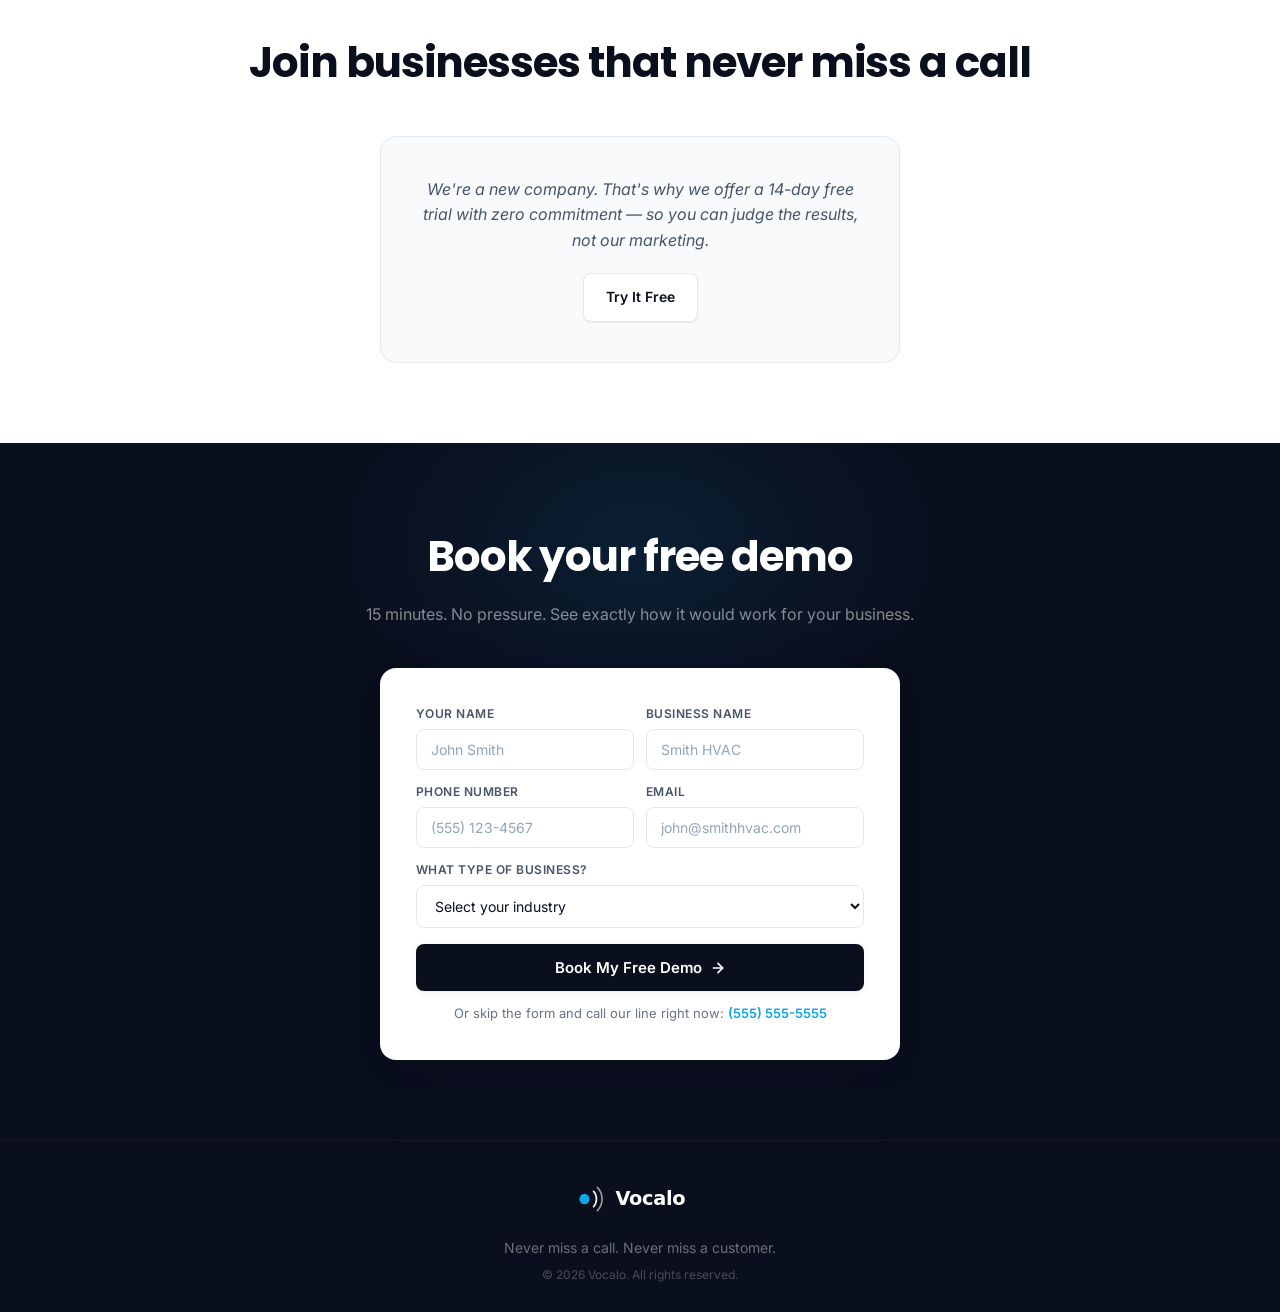
==== commit 91d2c06f: "Visual overhaul of landing page v2 — Stripe-inspired design system Chromatic shadows, gradient mesh " ====
--- a/landing-page-v2/index.html
+++ b/landing-page-v2/index.html
@@ -20,7 +20,7 @@
 
   <link rel="preconnect" href="https://fonts.googleapis.com">
   <link rel="preconnect" href="https://fonts.gstatic.com" crossorigin>
-  <link href="https://fonts.googleapis.com/css2?family=Open+Sans:wght@400;500;600;700&family=Poppins:wght@600;700;800&display=swap" rel="stylesheet">
+  <link href="https://fonts.googleapis.com/css2?family=Inter:wght@400;500;600;700;800&family=Poppins:wght@300;400;500;600;700;800&display=swap" rel="stylesheet">
   <link rel="stylesheet" href="styles.css">
 </head>
 <body>
@@ -30,34 +30,43 @@
   <div class="container nav-inner">
     <a href="#" class="logo-link"><img src="assets/logo.svg" alt="Vocalo" height="40"></a>
     <div class="nav-links">
+      <a href="#how">How It Works</a>
       <a href="#pricing">Pricing</a>
-      <a href="#how">How It Works</a>
-      <a href="#demo" class="nav-cta">Book a Demo</a>
+      <a href="#demo" class="nav-cta">
+        Book a Demo
+        <svg width="14" height="14" viewBox="0 0 24 24" fill="none" stroke="currentColor" stroke-width="2.5" stroke-linecap="round" stroke-linejoin="round"><path d="M5 12h14"/><path d="m12 5 7 7-7 7"/></svg>
+      </a>
     </div>
   </div>
 </nav>
 
 <!-- HERO -->
 <section class="hero">
+  <div class="hero-glow hero-glow-1"></div>
+  <div class="hero-glow hero-glow-2"></div>
+  <div class="hero-grid-bg"></div>
   <div class="container hero-grid">
     <div class="hero-text">
       <div class="hero-badge">
-        <svg width="16" height="16" viewBox="0 0 24 24" fill="none" stroke="currentColor" stroke-width="2" stroke-linecap="round" stroke-linejoin="round"><path d="M12 22c5.523 0 10-4.477 10-10S17.523 2 12 2 2 6.477 2 12s4.477 10 10 10z"/><path d="m9 12 2 2 4-4"/></svg>
+        <span class="hero-badge-dot"></span>
         14-day free trial · No contracts · Cancel anytime
       </div>
       <h1>Never Miss Another <span class="accent">Customer Call</span></h1>
-      <p class="hero-sub">Your 24/7 receptionist service. We answer every call, book appointments, follow up with leads, and manage your online reviews — so you never miss a customer.</p>
+      <p class="hero-sub">Your 24/7 receptionist service. We answer every call, book appointments, follow up with leads, and manage your online reviews — so you never lose another customer.</p>
       <div class="hero-ctas">
         <a href="#demo" class="btn btn-primary">
           Book a Free Demo
-          <svg width="18" height="18" viewBox="0 0 24 24" fill="none" stroke="currentColor" stroke-width="2" stroke-linecap="round" stroke-linejoin="round"><path d="M5 12h14"/><path d="m12 5 7 7-7 7"/></svg>
+          <svg width="16" height="16" viewBox="0 0 24 24" fill="none" stroke="currentColor" stroke-width="2.5" stroke-linecap="round" stroke-linejoin="round"><path d="M5 12h14"/><path d="m12 5 7 7-7 7"/></svg>
         </a>
-        <a href="tel:+15555555555" class="btn btn-secondary">
-          <svg width="18" height="18" viewBox="0 0 24 24" fill="none" stroke="currentColor" stroke-width="2" stroke-linecap="round" stroke-linejoin="round"><path d="M22 16.92v3a2 2 0 0 1-2.18 2 19.79 19.79 0 0 1-8.63-3.07 19.5 19.5 0 0 1-6-6 19.79 19.79 0 0 1-3.07-8.67A2 2 0 0 1 4.11 2h3a2 2 0 0 1 2 1.72c.127.96.361 1.903.7 2.81a2 2 0 0 1-.45 2.11L8.09 9.91a16 16 0 0 0 6 6l1.27-1.27a2 2 0 0 1 2.11-.45c.907.339 1.85.573 2.81.7A2 2 0 0 1 22 16.92z"/></svg>
-          Or call now: (555) 555-5555
+        <a href="tel:+15555555555" class="btn btn-ghost">
+          <svg width="16" height="16" viewBox="0 0 24 24" fill="none" stroke="currentColor" stroke-width="2" stroke-linecap="round" stroke-linejoin="round"><path d="M22 16.92v3a2 2 0 0 1-2.18 2 19.79 19.79 0 0 1-8.63-3.07 19.5 19.5 0 0 1-6-6 19.79 19.79 0 0 1-3.07-8.67A2 2 0 0 1 4.11 2h3a2 2 0 0 1 2 1.72c.127.96.361 1.903.7 2.81a2 2 0 0 1-.45 2.11L8.09 9.91a16 16 0 0 0 6 6l1.27-1.27a2 2 0 0 1 2.11-.45c.907.339 1.85.573 2.81.7A2 2 0 0 1 22 16.92z"/></svg>
+          Call (555) 555-5555
         </a>
       </div>
-      <p class="hero-trust">Call our line and experience the product yourself</p>
+      <p class="hero-trust">
+        <svg width="14" height="14" viewBox="0 0 24 24" fill="none" stroke="currentColor" stroke-width="2" stroke-linecap="round" stroke-linejoin="round"><path d="M12 22s8-4 8-10V5l-8-3-8 3v7c0 6 8 10 8 10z"/></svg>
+        Call our line and experience the product yourself
+      </p>
     </div>
     <div class="hero-visual">
       <div class="phone-mockup">
@@ -79,6 +88,7 @@
           </div>
         </div>
       </div>
+      <div class="phone-glow"></div>
     </div>
   </div>
 </section>
@@ -88,19 +98,19 @@
   <div class="container">
     <div class="trust-bar-inner">
       <div class="trust-item">
-        <svg width="20" height="20" viewBox="0 0 24 24" fill="none" stroke="currentColor" stroke-width="2" stroke-linecap="round" stroke-linejoin="round"><path d="M12 22s8-4 8-10V5l-8-3-8 3v7c0 6 8 10 8 10z"/></svg>
+        <svg width="18" height="18" viewBox="0 0 24 24" fill="none" stroke="currentColor" stroke-width="2" stroke-linecap="round" stroke-linejoin="round"><path d="M12 22s8-4 8-10V5l-8-3-8 3v7c0 6 8 10 8 10z"/></svg>
         <span>24/7 Coverage</span>
       </div>
       <div class="trust-item">
-        <svg width="20" height="20" viewBox="0 0 24 24" fill="none" stroke="currentColor" stroke-width="2" stroke-linecap="round" stroke-linejoin="round"><circle cx="12" cy="12" r="10"/><polyline points="12 6 12 12 16 14"/></svg>
-        <span>Answers in 2 rings</span>
+        <svg width="18" height="18" viewBox="0 0 24 24" fill="none" stroke="currentColor" stroke-width="2" stroke-linecap="round" stroke-linejoin="round"><circle cx="12" cy="12" r="10"/><polyline points="12 6 12 12 16 14"/></svg>
+        <span>Answers in under 2 rings</span>
       </div>
       <div class="trust-item">
-        <svg width="20" height="20" viewBox="0 0 24 24" fill="none" stroke="currentColor" stroke-width="2" stroke-linecap="round" stroke-linejoin="round"><path d="M22 11.08V12a10 10 0 1 1-5.93-9.14"/><polyline points="22 4 12 14.01 9 11.01"/></svg>
-        <span>No contracts</span>
+        <svg width="18" height="18" viewBox="0 0 24 24" fill="none" stroke="currentColor" stroke-width="2" stroke-linecap="round" stroke-linejoin="round"><path d="M22 11.08V12a10 10 0 1 1-5.93-9.14"/><polyline points="22 4 12 14.01 9 11.01"/></svg>
+        <span>No contracts ever</span>
       </div>
       <div class="trust-item">
-        <svg width="20" height="20" viewBox="0 0 24 24" fill="none" stroke="currentColor" stroke-width="2" stroke-linecap="round" stroke-linejoin="round"><rect x="1" y="4" width="22" height="16" rx="2" ry="2"/><line x1="1" y1="10" x2="23" y2="10"/></svg>
+        <svg width="18" height="18" viewBox="0 0 24 24" fill="none" stroke="currentColor" stroke-width="2" stroke-linecap="round" stroke-linejoin="round"><path d="M12 22c5.523 0 10-4.477 10-10S17.523 2 12 2 2 6.477 2 12s4.477 10 10 10z"/><path d="m9 12 2 2 4-4"/></svg>
         <span>Cancel anytime</span>
       </div>
     </div>
@@ -109,24 +119,31 @@
 
 <!-- PROBLEM -->
 <section class="problem">
+  <div class="problem-gradient"></div>
   <div class="container">
     <h2 class="section-title">Every missed call is a lost customer</h2>
     <div class="problem-grid">
-      <div class="problem-card">
+      <div class="problem-card" data-delay="0">
         <div class="problem-num" data-target="62">0%</div>
+        <div class="problem-bar"><div class="problem-bar-fill" data-width="62"></div></div>
         <p>of calls to small businesses go unanswered. Every one of those is a customer calling your competitor next.</p>
       </div>
-      <div class="problem-card">
+      <div class="problem-card" data-delay="100">
         <div class="problem-num" data-target="85">0%</div>
+        <div class="problem-bar"><div class="problem-bar-fill" data-width="85"></div></div>
         <p>of callers won't try you a second time. If you miss the call, they're gone. Only 20% leave a voicemail — and 67% of voicemails never get returned.</p>
       </div>
-      <div class="problem-card">
+      <div class="problem-card" data-delay="200">
         <div class="problem-num" data-target="78">0%</div>
+        <div class="problem-bar"><div class="problem-bar-fill" data-width="78"></div></div>
         <p>of customers buy from the first business that responds. Not the best one. The fastest one. Speed wins the job, every time.</p>
       </div>
     </div>
   </div>
 </section>
+
+<!-- SECTION DIVIDER -->
+<div class="section-divider divider-dark-to-light"></div>
 
 <!-- SOLUTION -->
 <section class="solution">
@@ -136,42 +153,42 @@
     <div class="solution-grid">
       <div class="feature">
         <div class="feature-icon">
-          <svg width="28" height="28" viewBox="0 0 24 24" fill="none" stroke="currentColor" stroke-width="2" stroke-linecap="round" stroke-linejoin="round"><path d="M22 16.92v3a2 2 0 0 1-2.18 2 19.79 19.79 0 0 1-8.63-3.07 19.5 19.5 0 0 1-6-6 19.79 19.79 0 0 1-3.07-8.67A2 2 0 0 1 4.11 2h3a2 2 0 0 1 2 1.72c.127.96.361 1.903.7 2.81a2 2 0 0 1-.45 2.11L8.09 9.91a16 16 0 0 0 6 6l1.27-1.27a2 2 0 0 1 2.11-.45c.907.339 1.85.573 2.81.7A2 2 0 0 1 22 16.92z"/></svg>
+          <svg width="24" height="24" viewBox="0 0 24 24" fill="none" stroke="currentColor" stroke-width="2" stroke-linecap="round" stroke-linejoin="round"><path d="M22 16.92v3a2 2 0 0 1-2.18 2 19.79 19.79 0 0 1-8.63-3.07 19.5 19.5 0 0 1-6-6 19.79 19.79 0 0 1-3.07-8.67A2 2 0 0 1 4.11 2h3a2 2 0 0 1 2 1.72c.127.96.361 1.903.7 2.81a2 2 0 0 1-.45 2.11L8.09 9.91a16 16 0 0 0 6 6l1.27-1.27a2 2 0 0 1 2.11-.45c.907.339 1.85.573 2.81.7A2 2 0 0 1 22 16.92z"/></svg>
         </div>
         <h3>Every call answered</h3>
         <p>Calls picked up in 2 rings, 24/7/365. Nights, weekends, holidays, while you're on a job.</p>
       </div>
       <div class="feature">
         <div class="feature-icon">
-          <svg width="28" height="28" viewBox="0 0 24 24" fill="none" stroke="currentColor" stroke-width="2" stroke-linecap="round" stroke-linejoin="round"><rect x="3" y="4" width="18" height="18" rx="2" ry="2"/><line x1="16" y1="2" x2="16" y2="6"/><line x1="8" y1="2" x2="8" y2="6"/><line x1="3" y1="10" x2="21" y2="10"/></svg>
+          <svg width="24" height="24" viewBox="0 0 24 24" fill="none" stroke="currentColor" stroke-width="2" stroke-linecap="round" stroke-linejoin="round"><rect x="3" y="4" width="18" height="18" rx="2" ry="2"/><line x1="16" y1="2" x2="16" y2="6"/><line x1="8" y1="2" x2="8" y2="6"/><line x1="3" y1="10" x2="21" y2="10"/></svg>
         </div>
         <h3>Appointments booked</h3>
         <p>Directly into your calendar. Customers leave the call with a confirmed appointment.</p>
       </div>
       <div class="feature">
         <div class="feature-icon">
-          <svg width="28" height="28" viewBox="0 0 24 24" fill="none" stroke="currentColor" stroke-width="2" stroke-linecap="round" stroke-linejoin="round"><path d="M21 15a2 2 0 0 1-2 2H7l-4 4V5a2 2 0 0 1 2-2h14a2 2 0 0 1 2 2z"/></svg>
+          <svg width="24" height="24" viewBox="0 0 24 24" fill="none" stroke="currentColor" stroke-width="2" stroke-linecap="round" stroke-linejoin="round"><path d="M21 15a2 2 0 0 1-2 2H7l-4 4V5a2 2 0 0 1 2-2h14a2 2 0 0 1 2 2z"/></svg>
         </div>
         <h3>Questions answered</h3>
         <p>Services, pricing, hours, location — all handled without bothering you.</p>
       </div>
       <div class="feature">
         <div class="feature-icon">
-          <svg width="28" height="28" viewBox="0 0 24 24" fill="none" stroke="currentColor" stroke-width="2" stroke-linecap="round" stroke-linejoin="round"><path d="M5 12h14"/><path d="m12 5 7 7-7 7"/></svg>
+          <svg width="24" height="24" viewBox="0 0 24 24" fill="none" stroke="currentColor" stroke-width="2" stroke-linecap="round" stroke-linejoin="round"><polyline points="15 17 20 12 15 7"/><path d="M4 18v-2a4 4 0 0 1 4-4h12"/></svg>
         </div>
         <h3>Urgent calls transferred</h3>
         <p>Emergencies get routed straight to your cell so you never miss what matters most.</p>
       </div>
       <div class="feature">
         <div class="feature-icon">
-          <svg width="28" height="28" viewBox="0 0 24 24" fill="none" stroke="currentColor" stroke-width="2" stroke-linecap="round" stroke-linejoin="round"><path d="M4 4h16c1.1 0 2 .9 2 2v12c0 1.1-.9 2-2 2H4c-1.1 0-2-.9-2-2V6c0-1.1.9-2 2-2z"/><polyline points="22,6 12,13 2,6"/></svg>
+          <svg width="24" height="24" viewBox="0 0 24 24" fill="none" stroke="currentColor" stroke-width="2" stroke-linecap="round" stroke-linejoin="round"><path d="M4 4h16c1.1 0 2 .9 2 2v12c0 1.1-.9 2-2 2H4c-1.1 0-2-.9-2-2V6c0-1.1.9-2 2-2z"/><polyline points="22,6 12,13 2,6"/></svg>
         </div>
         <h3>Text summary every call</h3>
         <p>You get a clean summary after every call so you know exactly what happened.</p>
       </div>
       <div class="feature">
         <div class="feature-icon">
-          <svg width="28" height="28" viewBox="0 0 24 24" fill="none" stroke="currentColor" stroke-width="2" stroke-linecap="round" stroke-linejoin="round"><polygon points="12 2 15.09 8.26 22 9.27 17 14.14 18.18 21.02 12 17.77 5.82 21.02 7 14.14 2 9.27 8.91 8.26 12 2"/></svg>
+          <svg width="24" height="24" viewBox="0 0 24 24" fill="none" stroke="currentColor" stroke-width="2" stroke-linecap="round" stroke-linejoin="round"><polygon points="12 2 15.09 8.26 22 9.27 17 14.14 18.18 21.02 12 17.77 5.82 21.02 7 14.14 2 9.27 8.91 8.26 12 2"/></svg>
         </div>
         <h3>Reviews on autopilot</h3>
         <p>Happy customers get asked for Google reviews automatically. Your reputation grows itself.</p>
@@ -193,7 +210,7 @@
           <p>Your business, your services, your hours, your pricing. Takes one day.</p>
         </div>
       </div>
-      <div class="how-connector"></div>
+      <div class="how-connector"><div class="how-connector-line"></div></div>
       <div class="how-step">
         <div class="how-num">2</div>
         <div class="how-content">
@@ -201,7 +218,7 @@
           <p>Forward your existing number or use our new one. Every call picked up instantly.</p>
         </div>
       </div>
-      <div class="how-connector"></div>
+      <div class="how-connector"><div class="how-connector-line"></div></div>
       <div class="how-step">
         <div class="how-num">3</div>
         <div class="how-content">
@@ -215,13 +232,14 @@
 
 <!-- DEMO CALL-IN -->
 <section class="demo-call">
+  <div class="demo-call-bg"></div>
   <div class="container">
     <div class="demo-call-card">
       <div class="demo-call-text">
         <h2>Hear it yourself</h2>
         <p>Don't take our word for it. Call our demo line right now and talk to the same receptionist your customers would talk to.</p>
-        <a href="tel:+15555555555" class="btn btn-primary btn-lg">
-          <svg width="22" height="22" viewBox="0 0 24 24" fill="none" stroke="currentColor" stroke-width="2" stroke-linecap="round" stroke-linejoin="round"><path d="M22 16.92v3a2 2 0 0 1-2.18 2 19.79 19.79 0 0 1-8.63-3.07 19.5 19.5 0 0 1-6-6 19.79 19.79 0 0 1-3.07-8.67A2 2 0 0 1 4.11 2h3a2 2 0 0 1 2 1.72c.127.96.361 1.903.7 2.81a2 2 0 0 1-.45 2.11L8.09 9.91a16 16 0 0 0 6 6l1.27-1.27a2 2 0 0 1 2.11-.45c.907.339 1.85.573 2.81.7A2 2 0 0 1 22 16.92z"/></svg>
+        <a href="tel:+15555555555" class="btn btn-accent btn-lg">
+          <svg width="20" height="20" viewBox="0 0 24 24" fill="none" stroke="currentColor" stroke-width="2" stroke-linecap="round" stroke-linejoin="round"><path d="M22 16.92v3a2 2 0 0 1-2.18 2 19.79 19.79 0 0 1-8.63-3.07 19.5 19.5 0 0 1-6-6 19.79 19.79 0 0 1-3.07-8.67A2 2 0 0 1 4.11 2h3a2 2 0 0 1 2 1.72c.127.96.361 1.903.7 2.81a2 2 0 0 1-.45 2.11L8.09 9.91a16 16 0 0 0 6 6l1.27-1.27a2 2 0 0 1 2.11-.45c.907.339 1.85.573 2.81.7A2 2 0 0 1 22 16.92z"/></svg>
           Call (555) 555-5555
         </a>
         <span class="demo-call-note">Takes 2 minutes. No signup required.</span>
@@ -231,7 +249,7 @@
         <div class="pulse-ring pulse-ring-2"></div>
         <div class="pulse-ring pulse-ring-3"></div>
         <div class="pulse-icon">
-          <svg width="48" height="48" viewBox="0 0 24 24" fill="none" stroke="currentColor" stroke-width="1.5" stroke-linecap="round" stroke-linejoin="round"><path d="M22 16.92v3a2 2 0 0 1-2.18 2 19.79 19.79 0 0 1-8.63-3.07 19.5 19.5 0 0 1-6-6 19.79 19.79 0 0 1-3.07-8.67A2 2 0 0 1 4.11 2h3a2 2 0 0 1 2 1.72c.127.96.361 1.903.7 2.81a2 2 0 0 1-.45 2.11L8.09 9.91a16 16 0 0 0 6 6l1.27-1.27a2 2 0 0 1 2.11-.45c.907.339 1.85.573 2.81.7A2 2 0 0 1 22 16.92z"/></svg>
+          <svg width="40" height="40" viewBox="0 0 24 24" fill="none" stroke="currentColor" stroke-width="1.5" stroke-linecap="round" stroke-linejoin="round"><path d="M22 16.92v3a2 2 0 0 1-2.18 2 19.79 19.79 0 0 1-8.63-3.07 19.5 19.5 0 0 1-6-6 19.79 19.79 0 0 1-3.07-8.67A2 2 0 0 1 4.11 2h3a2 2 0 0 1 2 1.72c.127.96.361 1.903.7 2.81a2 2 0 0 1-.45 2.11L8.09 9.91a16 16 0 0 0 6 6l1.27-1.27a2 2 0 0 1 2.11-.45c.907.339 1.85.573 2.81.7A2 2 0 0 1 22 16.92z"/></svg>
         </div>
       </div>
     </div>
@@ -244,31 +262,33 @@
     <h2 class="section-title">How much are missed calls costing you?</h2>
     <p class="section-sub">Drag the sliders to see your numbers</p>
     <div class="roi-card">
-      <div class="roi-input">
-        <label>Calls you miss per week</label>
-        <div class="slider-row">
-          <input type="range" id="callsSlider" min="1" max="50" value="10" step="1">
-          <span class="slider-value" id="callsValue">10</span>
-        </div>
-      </div>
-      <div class="roi-input">
-        <label>Average value of one job or customer</label>
-        <div class="slider-row">
-          <input type="range" id="valueSlider" min="200" max="10000" value="800" step="100">
-          <span class="slider-value" id="valueValue">$800</span>
+      <div class="roi-inputs">
+        <div class="roi-input">
+          <label>Calls you miss per week</label>
+          <div class="slider-row">
+            <input type="range" id="callsSlider" min="1" max="50" value="10" step="1">
+            <span class="slider-value" id="callsValue">10</span>
+          </div>
+        </div>
+        <div class="roi-input">
+          <label>Average value of one job or customer</label>
+          <div class="slider-row">
+            <input type="range" id="valueSlider" min="200" max="10000" value="800" step="100">
+            <span class="slider-value" id="valueValue">$800</span>
+          </div>
         </div>
       </div>
       <div class="roi-output">
         <div class="roi-stat">
           <div class="roi-label">You're losing approximately</div>
-          <div class="roi-amount" id="lossAmount">$38,400</div>
+          <div class="roi-amount" id="lossAmount">$34,640</div>
           <div class="roi-label">per month in missed revenue</div>
         </div>
         <div class="roi-divider"></div>
         <div class="roi-stat">
           <div class="roi-label">Vocalo costs</div>
           <div class="roi-amount small">$497/mo</div>
-          <div class="roi-label">Your ROI: <strong id="roiPercent">7,626%</strong></div>
+          <div class="roi-label">Your ROI: <strong id="roiPercent">6,870%</strong></div>
         </div>
       </div>
     </div>
@@ -338,6 +358,13 @@
       </div>
 
     </div>
+
+    <div class="guarantee">
+      <svg width="24" height="24" viewBox="0 0 24 24" fill="none" stroke="currentColor" stroke-width="2" stroke-linecap="round" stroke-linejoin="round"><path d="M12 22s8-4 8-10V5l-8-3-8 3v7c0 6 8 10 8 10z"/></svg>
+      <div>
+        <strong>Risk-free guarantee.</strong> If we don't book enough appointments to pay for your plan in the first 30 days, your next month is free. No questions asked.
+      </div>
+    </div>
   </div>
 </section>
 
@@ -346,14 +373,15 @@
   <div class="container">
     <h2 class="section-title">Join businesses that never miss a call</h2>
     <div class="testimonial-placeholder">
-      <svg width="32" height="32" viewBox="0 0 24 24" fill="none" stroke="currentColor" stroke-width="1.5" stroke-linecap="round" stroke-linejoin="round"><path d="M21 15a2 2 0 0 1-2 2H7l-4 4V5a2 2 0 0 1 2-2h14a2 2 0 0 1 2 2z"/></svg>
-      <p>Real testimonials coming soon. Until then, try it yourself — 14 days free.</p>
+      <p>We're a new company. That's why we offer a 14-day free trial with zero commitment — so you can judge the results, not our marketing.</p>
+      <a href="#demo" class="btn btn-secondary">Try It Free</a>
     </div>
   </div>
 </section>
 
 <!-- CTA FORM -->
 <section class="cta" id="demo">
+  <div class="cta-glow"></div>
   <div class="container">
     <h2>Book your free demo</h2>
     <p class="cta-sub">15 minutes. No pressure. See exactly how it would work for your business.</p>
@@ -391,9 +419,38 @@
           <option value="other">Other</option>
         </select>
       </div>
-      <button type="submit" class="btn btn-primary btn-full">Book My Free Demo</button>
+      <button type="submit" class="btn btn-primary btn-full">
+        Book My Free Demo
+        <svg width="16" height="16" viewBox="0 0 24 24" fill="none" stroke="currentColor" stroke-width="2.5" stroke-linecap="round" stroke-linejoin="round"><path d="M5 12h14"/><path d="m12 5 7 7-7 7"/></svg>
+      </button>
       <p class="form-trust">Or skip the form and call our line right now: <a href="tel:+15555555555">(555) 555-5555</a></p>
     </form>
+
+    <!-- Thank You State (hidden by default, shown after submission) -->
+    <div class="thank-you" id="thankYou" style="display:none;">
+      <div class="thank-you-card">
+        <div class="thank-you-icon">
+          <svg width="48" height="48" viewBox="0 0 24 24" fill="none" stroke="currentColor" stroke-width="2" stroke-linecap="round" stroke-linejoin="round"><path d="M22 11.08V12a10 10 0 1 1-5.93-9.14"/><polyline points="22 4 12 14.01 9 11.01"/></svg>
+        </div>
+        <h3>You're in — talk soon!</h3>
+        <p>We'll reach out within 1 hour to set up your demo.</p>
+        <div class="thank-you-steps">
+          <div class="ty-step">
+            <span class="ty-num">1</span>
+            <span>Check your phone — we'll call or text to confirm</span>
+          </div>
+          <div class="ty-step">
+            <span class="ty-num">2</span>
+            <span>We'll walk you through exactly how it works for your business</span>
+          </div>
+          <div class="ty-step">
+            <span class="ty-num">3</span>
+            <span>You'll be live within 24 hours of your demo</span>
+          </div>
+        </div>
+        <p class="ty-cta">Can't wait? <a href="tel:+15555555555">Call us now at (555) 555-5555</a></p>
+      </div>
+    </div>
   </div>
 </section>
 
--- a/landing-page-v2/styles.css
+++ b/landing-page-v2/styles.css
@@ -1,138 +1,232 @@
-/* Vocalo v2 — Landing Page Styles */
-/* Design System: Trust & Authority | Poppins + Open Sans | Navy + Cyan */
+/* Vocalo v2 — Visual Overhaul
+   Design System: Trust & Authority
+   Inspired by: Stripe (chromatic shadows, light weight typography, section rhythm)
+   Skills: ui-ux-pro-max, frontend-design, awesome-design, superpowers
+*/
 
 :root {
-  --navy: #0F172A;
-  --navy-light: #1E293B;
-  --navy-mid: #162032;
+  /* Brand */
+  --navy: #0A0F1E;
+  --navy-light: #121830;
+  --navy-mid: #0E1428;
+  --navy-surface: #151B32;
   --cyan: #0EA5E9;
   --cyan-dark: #0284C7;
-  --cyan-glow: rgba(14, 165, 233, 0.15);
-  --cyan-glow-strong: rgba(14, 165, 233, 0.25);
+  --cyan-vivid: #38BDF8;
+  --cyan-glow: rgba(14, 165, 233, 0.12);
+  --cyan-glow-md: rgba(14, 165, 233, 0.20);
+  --cyan-glow-strong: rgba(14, 165, 233, 0.35);
+
+  /* Neutrals */
   --gray-50: #F8FAFC;
   --gray-100: #F1F5F9;
   --gray-200: #E2E8F0;
   --gray-300: #CBD5E1;
   --gray-400: #94A3B8;
+  --gray-500: #64748B;
   --gray-600: #475569;
   --gray-700: #334155;
+  --gray-800: #1E293B;
   --white: #FFFFFF;
-  --shadow-sm: 0 1px 2px rgba(15,23,42,0.06);
-  --shadow: 0 4px 12px rgba(15,23,42,0.08);
-  --shadow-md: 0 8px 24px rgba(15,23,42,0.1);
-  --shadow-lg: 0 16px 40px rgba(15,23,42,0.12);
-  --shadow-xl: 0 24px 56px rgba(15,23,42,0.16);
+
+  /* Chromatic Shadows (Stripe-inspired: blue-tinted, not gray) */
+  --shadow-xs: 0 1px 2px rgba(10, 15, 30, 0.06);
+  --shadow-sm: 0 2px 8px rgba(10, 15, 30, 0.06), 0 1px 2px rgba(10, 15, 30, 0.04);
+  --shadow: 0 4px 16px rgba(10, 15, 30, 0.08), 0 2px 4px rgba(10, 15, 30, 0.04);
+  --shadow-md: 0 8px 30px rgba(10, 15, 30, 0.10), 0 4px 8px rgba(10, 15, 30, 0.05);
+  --shadow-lg: 0 16px 48px rgba(10, 15, 30, 0.12), 0 8px 16px rgba(10, 15, 30, 0.06);
+  --shadow-xl: 0 24px 64px rgba(10, 15, 30, 0.16), 0 12px 24px rgba(10, 15, 30, 0.08);
+  --shadow-brand: 0 8px 32px rgba(14, 165, 233, 0.20), 0 4px 12px rgba(14, 165, 233, 0.10);
+
+  /* Radius */
+  --radius-sm: 8px;
   --radius: 12px;
-  --radius-lg: 20px;
-  --transition: 0.2s ease;
-}
-
-* { box-sizing: border-box; margin: 0; padding: 0; }
-html { scroll-behavior: smooth; }
+  --radius-lg: 16px;
+  --radius-xl: 24px;
+  --radius-full: 9999px;
+
+  /* Transitions */
+  --ease: cubic-bezier(0.16, 1, 0.3, 1);
+  --duration: 0.25s;
+  --duration-slow: 0.4s;
+}
+
+/* ============================================
+   RESET & BASE
+   ============================================ */
+*, *::before, *::after { box-sizing: border-box; margin: 0; padding: 0; }
+html { scroll-behavior: smooth; -webkit-text-size-adjust: 100%; }
 body {
-  font-family: 'Open Sans', -apple-system, BlinkMacSystemFont, 'Segoe UI', sans-serif;
+  font-family: 'Inter', -apple-system, BlinkMacSystemFont, 'Segoe UI', sans-serif;
   color: var(--navy);
   line-height: 1.6;
   -webkit-font-smoothing: antialiased;
+  -moz-osx-font-smoothing: grayscale;
   background: var(--white);
-}
-
-h1, h2, h3, h4 {
+  overflow-x: hidden;
+}
+
+h1, h2, h3 {
   font-family: 'Poppins', -apple-system, BlinkMacSystemFont, 'Segoe UI', sans-serif;
-}
-
-.container { max-width: 1140px; margin: 0 auto; padding: 0 24px; }
+  letter-spacing: -0.02em;
+}
+
+.container { max-width: 1120px; margin: 0 auto; padding: 0 24px; }
 
 /* ============================================
    NAV
    ============================================ */
 .nav {
   position: sticky; top: 0; z-index: 100;
-  background: rgba(255,255,255,0.92);
-  backdrop-filter: blur(12px);
-  -webkit-backdrop-filter: blur(12px);
-  border-bottom: 1px solid var(--gray-200);
+  background: rgba(255, 255, 255, 0.85);
+  backdrop-filter: blur(16px) saturate(180%);
+  -webkit-backdrop-filter: blur(16px) saturate(180%);
+  border-bottom: 1px solid rgba(226, 232, 240, 0.6);
 }
 .nav-inner {
   display: flex; align-items: center; justify-content: space-between;
-  height: 72px;
+  height: 64px;
 }
 .logo-link { display: flex; align-items: center; }
-.nav-links { display: flex; align-items: center; gap: 32px; }
+.nav-links { display: flex; align-items: center; gap: 28px; }
 .nav-links a {
-  color: var(--gray-700); text-decoration: none; font-weight: 600; font-size: 15px;
-  transition: color var(--transition);
+  color: var(--gray-600); text-decoration: none; font-weight: 500; font-size: 14px;
+  transition: color var(--duration) var(--ease);
   cursor: pointer;
 }
 .nav-links a:hover { color: var(--navy); }
 .nav-cta {
+  display: inline-flex; align-items: center; gap: 6px;
   background: var(--navy); color: var(--white) !important;
-  padding: 10px 20px; border-radius: 8px;
-  transition: background var(--transition), transform var(--transition);
+  padding: 8px 18px; border-radius: var(--radius-sm);
+  font-size: 13px; font-weight: 600;
+  transition: all var(--duration) var(--ease);
+  box-shadow: var(--shadow-sm);
 }
 .nav-cta:hover {
-  background: var(--navy-light); color: var(--white) !important;
+  background: var(--navy-light);
   transform: translateY(-1px);
+  box-shadow: var(--shadow);
+}
+.nav-scrolled {
+  background: rgba(255, 255, 255, 0.95);
+  border-bottom-color: rgba(226, 232, 240, 0.9);
+  box-shadow: var(--shadow-sm);
 }
 
 /* ============================================
    HERO
    ============================================ */
 .hero {
-  padding: 80px 0 64px;
-  background: linear-gradient(180deg, var(--gray-50) 0%, var(--white) 100%);
-}
+  position: relative;
+  padding: 72px 0 80px;
+  background: var(--gray-50);
+  overflow: hidden;
+}
+/* Gradient mesh orbs */
+.hero-glow {
+  position: absolute; border-radius: 50%;
+  filter: blur(80px); pointer-events: none;
+}
+.hero-glow-1 {
+  width: 600px; height: 600px;
+  background: radial-gradient(circle, rgba(14, 165, 233, 0.15) 0%, transparent 70%);
+  top: -200px; right: -100px;
+}
+.hero-glow-2 {
+  width: 500px; height: 500px;
+  background: radial-gradient(circle, rgba(14, 165, 233, 0.08) 0%, transparent 70%);
+  bottom: -200px; left: -150px;
+}
+/* Subtle dot grid */
+.hero-grid-bg {
+  position: absolute; inset: 0;
+  background-image: radial-gradient(rgba(14, 165, 233, 0.07) 1px, transparent 1px);
+  background-size: 32px 32px;
+  mask-image: linear-gradient(180deg, transparent 0%, black 30%, black 70%, transparent 100%);
+  -webkit-mask-image: linear-gradient(180deg, transparent 0%, black 30%, black 70%, transparent 100%);
+  pointer-events: none;
+}
+
 .hero-grid {
   display: grid;
   grid-template-columns: 1fr 1fr;
   gap: 64px;
   align-items: center;
-}
+  position: relative; z-index: 1;
+}
+
+/* Badge */
 .hero-badge {
-  display: inline-flex; align-items: center; gap: 8px;
-  background: var(--white); border: 1px solid var(--gray-200);
-  padding: 8px 16px; border-radius: 100px;
-  font-size: 13px; font-weight: 600; color: var(--gray-700);
-  margin-bottom: 28px; box-shadow: var(--shadow-sm);
-}
-.hero-badge svg { color: var(--cyan); flex-shrink: 0; }
+  display: inline-flex; align-items: center; gap: 10px;
+  background: var(--white);
+  border: 1px solid var(--gray-200);
+  padding: 6px 16px 6px 12px; border-radius: var(--radius-full);
+  font-size: 13px; font-weight: 500; color: var(--gray-600);
+  margin-bottom: 24px;
+  box-shadow: var(--shadow-xs);
+}
+.hero-badge-dot {
+  width: 8px; height: 8px; border-radius: 50%;
+  background: #22C55E;
+  box-shadow: 0 0 8px rgba(34, 197, 94, 0.5);
+  animation: dot-pulse 2s ease-in-out infinite;
+}
+@keyframes dot-pulse {
+  0%, 100% { opacity: 1; }
+  50% { opacity: 0.5; }
+}
+
+/* Heading — lighter weight at display size (Stripe principle) */
 .hero h1 {
-  font-size: clamp(36px, 5vw, 56px); font-weight: 800;
-  line-height: 1.1; letter-spacing: -0.02em;
+  font-size: clamp(38px, 4.8vw, 56px);
+  font-weight: 700;
+  line-height: 1.08;
+  letter-spacing: -0.03em;
   margin-bottom: 20px;
-}
-.accent { color: var(--cyan); }
+  color: var(--navy);
+}
+.accent {
+  background: linear-gradient(135deg, var(--cyan), var(--cyan-vivid));
+  -webkit-background-clip: text;
+  -webkit-text-fill-color: transparent;
+  background-clip: text;
+}
 .hero-sub {
-  font-size: 18px; color: var(--gray-600); max-width: 520px;
-  margin-bottom: 32px; line-height: 1.7;
+  font-size: 17px; color: var(--gray-500); max-width: 500px;
+  margin-bottom: 32px; line-height: 1.7; font-weight: 400;
 }
 .hero-ctas {
   display: flex; gap: 12px; flex-wrap: wrap;
   margin-bottom: 16px;
 }
 .hero-trust {
-  font-size: 14px; color: var(--gray-400); font-weight: 500;
-}
+  display: flex; align-items: center; gap: 6px;
+  font-size: 13px; color: var(--gray-400); font-weight: 500;
+}
+.hero-trust svg { color: var(--cyan); }
 
 /* Phone Mockup */
-.hero-visual { display: flex; justify-content: center; }
+.hero-visual { display: flex; justify-content: center; position: relative; }
 .phone-mockup {
-  width: 280px;
+  width: 280px; position: relative; z-index: 2;
   background: var(--navy);
-  border-radius: 32px;
+  border-radius: 36px;
   padding: 12px;
-  box-shadow: var(--shadow-xl), 0 0 0 1px rgba(255,255,255,0.1) inset;
-  position: relative;
+  box-shadow:
+    var(--shadow-xl),
+    0 0 0 1px rgba(255, 255, 255, 0.08) inset,
+    0 0 60px rgba(14, 165, 233, 0.08);
 }
 .phone-notch {
-  width: 100px; height: 24px;
+  width: 90px; height: 24px;
   background: var(--navy);
   border-radius: 0 0 16px 16px;
   margin: 0 auto;
   position: relative; z-index: 2;
 }
 .phone-screen {
-  background: var(--gray-50);
+  background: var(--white);
   border-radius: 24px;
   padding: 32px 16px 24px;
   min-height: 340px;
@@ -148,115 +242,182 @@
 }
 .phone-time { font-size: 12px; color: var(--gray-400); }
 .phone-bubble {
-  background: var(--white);
+  background: var(--gray-50);
   border: 1px solid var(--gray-200);
   border-radius: 16px 16px 16px 4px;
   padding: 14px 16px;
   font-size: 13px; line-height: 1.6;
-  color: var(--gray-700);
+  color: var(--gray-600);
   margin-bottom: 10px;
-  box-shadow: var(--shadow-sm);
 }
 .phone-bubble strong {
   color: var(--navy); font-weight: 700; display: block;
-  margin-bottom: 4px; font-size: 14px;
+  margin-bottom: 2px; font-size: 13px;
 }
 .phone-bubble-secondary {
-  border-radius: 16px 16px 16px 4px;
-  background: var(--cyan-glow);
-  border-color: rgba(14, 165, 233, 0.2);
+  background: linear-gradient(135deg, rgba(14, 165, 233, 0.06), rgba(14, 165, 233, 0.02));
+  border-color: rgba(14, 165, 233, 0.15);
 }
 .phone-meta {
-  display: block; margin-top: 8px; font-size: 11px;
-  color: var(--gray-400); font-style: italic;
-}
-
-/* ============================================
-   TRUST BAR
-   ============================================ */
-.trust-bar {
-  background: var(--white);
-  border-bottom: 1px solid var(--gray-200);
-  padding: 16px 0;
-}
-.trust-bar-inner {
-  display: flex; justify-content: center; gap: 40px; flex-wrap: wrap;
-}
-.trust-item {
-  display: flex; align-items: center; gap: 8px;
-  font-size: 14px; font-weight: 600; color: var(--gray-600);
-}
-.trust-item svg { color: var(--cyan); }
+  display: block; margin-top: 6px; font-size: 11px;
+  color: var(--gray-400);
+}
+.phone-glow {
+  position: absolute;
+  width: 300px; height: 300px;
+  background: radial-gradient(circle, rgba(14, 165, 233, 0.12) 0%, transparent 70%);
+  top: 50%; left: 50%; transform: translate(-50%, -50%);
+  z-index: 1; pointer-events: none;
+  filter: blur(40px);
+}
 
 /* ============================================
    BUTTONS
    ============================================ */
 .btn {
   display: inline-flex; align-items: center; justify-content: center; gap: 8px;
-  padding: 14px 24px; border-radius: 10px;
-  font-weight: 600; font-size: 15px; text-decoration: none;
-  transition: all var(--transition); border: none; cursor: pointer; white-space: nowrap;
-  font-family: 'Open Sans', sans-serif;
+  padding: 12px 22px; border-radius: var(--radius-sm);
+  font-weight: 600; font-size: 14px; text-decoration: none;
+  transition: all var(--duration) var(--ease);
+  border: none; cursor: pointer; white-space: nowrap;
+  font-family: 'Inter', sans-serif;
+  position: relative;
 }
 .btn-primary {
   background: var(--navy); color: var(--white);
-  box-shadow: var(--shadow);
+  box-shadow: var(--shadow-sm);
 }
 .btn-primary:hover {
   background: var(--navy-light);
-  transform: translateY(-1px);
+  transform: translateY(-2px);
   box-shadow: var(--shadow-lg);
 }
+.btn-primary:active { transform: translateY(0); }
+
 .btn-secondary {
   background: var(--white); color: var(--navy);
   border: 1.5px solid var(--gray-200);
+  box-shadow: var(--shadow-xs);
 }
 .btn-secondary:hover {
-  border-color: var(--navy); background: var(--gray-50);
+  border-color: var(--gray-300);
+  transform: translateY(-2px);
+  box-shadow: var(--shadow);
+}
+
+.btn-ghost {
+  background: transparent; color: var(--gray-600);
+  border: 1.5px solid var(--gray-200);
+}
+.btn-ghost:hover {
+  color: var(--navy);
+  border-color: var(--gray-300);
+  background: var(--gray-50);
   transform: translateY(-1px);
 }
-.btn-lg { padding: 18px 32px; font-size: 17px; border-radius: 12px; }
-.btn-full { width: 100%; padding: 16px 28px; font-size: 16px; }
-
-/* ============================================
-   SECTIONS
-   ============================================ */
-section { padding: 80px 0; }
+
+.btn-accent {
+  background: var(--cyan); color: var(--white);
+  box-shadow: var(--shadow-brand);
+}
+.btn-accent:hover {
+  background: var(--cyan-dark);
+  transform: translateY(-2px);
+  box-shadow: 0 12px 40px rgba(14, 165, 233, 0.30), 0 6px 16px rgba(14, 165, 233, 0.15);
+}
+
+.btn-lg { padding: 16px 28px; font-size: 16px; border-radius: var(--radius); }
+.btn-full { width: 100%; padding: 14px 24px; font-size: 15px; }
+
+/* ============================================
+   SECTIONS — BASE
+   ============================================ */
+section { padding: 80px 0; position: relative; }
 .section-title {
-  font-size: clamp(30px, 4vw, 44px); font-weight: 800;
-  line-height: 1.15; letter-spacing: -0.02em;
+  font-size: clamp(28px, 3.5vw, 42px); font-weight: 700;
+  line-height: 1.15; letter-spacing: -0.025em;
   text-align: center; margin-bottom: 12px;
 }
 .section-sub {
-  text-align: center; color: var(--gray-600);
-  font-size: 17px; margin-bottom: 48px;
-}
+  text-align: center; color: var(--gray-500);
+  font-size: 16px; margin-bottom: 48px;
+}
+
+/* Section Dividers */
+.section-divider { height: 1px; position: relative; overflow: hidden; }
+.divider-dark-to-light {
+  background: linear-gradient(90deg, transparent, var(--gray-200), transparent);
+}
+
+/* ============================================
+   TRUST BAR
+   ============================================ */
+.trust-bar {
+  background: var(--white);
+  border-bottom: 1px solid var(--gray-100);
+  padding: 14px 0;
+}
+.trust-bar-inner {
+  display: flex; justify-content: center; gap: 32px; flex-wrap: wrap;
+}
+.trust-item {
+  display: flex; align-items: center; gap: 8px;
+  font-size: 13px; font-weight: 600; color: var(--gray-500);
+  letter-spacing: 0.01em;
+}
+.trust-item svg { color: var(--cyan); flex-shrink: 0; }
 
 /* ============================================
    PROBLEM
    ============================================ */
-.problem { background: var(--navy); color: var(--white); }
-.problem .section-title { color: var(--white); margin-bottom: 48px; }
+.problem {
+  background: var(--navy);
+  color: var(--white);
+  overflow: hidden;
+  position: relative;
+}
+.problem-gradient {
+  position: absolute; inset: 0;
+  background:
+    radial-gradient(ellipse at 20% 50%, rgba(14, 165, 233, 0.08) 0%, transparent 50%),
+    radial-gradient(ellipse at 80% 50%, rgba(14, 165, 233, 0.05) 0%, transparent 50%);
+  pointer-events: none;
+}
+.problem .section-title { color: var(--white); margin-bottom: 48px; position: relative; }
 .problem-grid {
   display: grid; grid-template-columns: repeat(3, 1fr);
-  gap: 24px;
+  gap: 20px; position: relative;
 }
 .problem-card {
-  background: var(--navy-mid);
-  padding: 40px 32px; border-radius: var(--radius-lg);
-  border: 1px solid rgba(255,255,255,0.06);
-  transition: transform var(--transition), border-color var(--transition);
+  background: rgba(255, 255, 255, 0.03);
+  border: 1px solid rgba(255, 255, 255, 0.06);
+  padding: 36px 28px; border-radius: var(--radius-lg);
+  transition: all var(--duration-slow) var(--ease);
+  backdrop-filter: blur(8px);
 }
 .problem-card:hover {
   transform: translateY(-4px);
-  border-color: rgba(14, 165, 233, 0.3);
+  border-color: rgba(14, 165, 233, 0.25);
+  background: rgba(255, 255, 255, 0.05);
+  box-shadow: 0 16px 48px rgba(0, 0, 0, 0.2), 0 0 24px rgba(14, 165, 233, 0.08);
 }
 .problem-num {
   font-family: 'Poppins', sans-serif;
-  font-size: 56px; font-weight: 800; color: var(--cyan);
-  line-height: 1; margin-bottom: 16px; letter-spacing: -0.02em;
-}
-.problem-card p { color: var(--gray-300); font-size: 16px; line-height: 1.7; }
+  font-size: 52px; font-weight: 700; color: var(--cyan);
+  line-height: 1; margin-bottom: 12px; letter-spacing: -0.03em;
+}
+.problem-bar {
+  width: 100%; height: 4px; border-radius: 2px;
+  background: rgba(255, 255, 255, 0.06);
+  margin-bottom: 16px; overflow: hidden;
+}
+.problem-bar-fill {
+  height: 100%; width: 0;
+  background: linear-gradient(90deg, var(--cyan), var(--cyan-vivid));
+  border-radius: 2px;
+  transition: width 1.2s var(--ease);
+}
+.problem-card p { color: rgba(255, 255, 255, 0.55); font-size: 15px; line-height: 1.65; }
 
 /* ============================================
    SOLUTION
@@ -264,123 +425,151 @@
 .solution { background: var(--white); }
 .solution-grid {
   display: grid; grid-template-columns: repeat(3, 1fr);
-  gap: 24px;
+  gap: 16px;
 }
 .feature {
-  padding: 32px; border-radius: var(--radius-lg);
+  padding: 28px 24px; border-radius: var(--radius-lg);
+  background: var(--white);
+  border: 1px solid var(--gray-200);
+  transition: all var(--duration-slow) var(--ease);
+  position: relative;
+}
+.feature::before {
+  content: '';
+  position: absolute; inset: -1px; border-radius: var(--radius-lg);
+  background: linear-gradient(135deg, var(--cyan), rgba(14, 165, 233, 0.3));
+  opacity: 0;
+  transition: opacity var(--duration-slow) var(--ease);
+  z-index: -1;
+}
+.feature:hover {
+  transform: translateY(-4px);
+  border-color: transparent;
+  box-shadow: var(--shadow-lg);
+}
+.feature:hover::before { opacity: 1; }
+.feature-icon {
+  width: 44px; height: 44px;
+  display: flex; align-items: center; justify-content: center;
   background: var(--gray-50);
   border: 1px solid var(--gray-200);
-  transition: all var(--transition);
-}
-.feature:hover {
-  transform: translateY(-4px);
-  box-shadow: var(--shadow-md);
+  border-radius: 10px;
+  margin-bottom: 16px;
+  color: var(--cyan);
+  transition: all var(--duration) var(--ease);
+}
+.feature:hover .feature-icon {
+  background: var(--cyan);
   border-color: var(--cyan);
-  background: var(--white);
-}
-.feature-icon {
-  width: 52px; height: 52px;
-  display: flex; align-items: center; justify-content: center;
-  background: var(--cyan-glow);
-  border-radius: 12px;
-  margin-bottom: 20px;
-  color: var(--cyan);
-  transition: background var(--transition);
-}
-.feature:hover .feature-icon {
-  background: var(--cyan-glow-strong);
+  color: var(--white);
+  box-shadow: var(--shadow-brand);
 }
 .feature h3 {
-  font-size: 18px; font-weight: 700; margin-bottom: 8px;
-}
-.feature p { color: var(--gray-600); font-size: 15px; line-height: 1.6; }
+  font-size: 16px; font-weight: 700; margin-bottom: 8px;
+  letter-spacing: -0.01em;
+}
+.feature p { color: var(--gray-500); font-size: 14px; line-height: 1.6; }
 
 /* ============================================
    HOW IT WORKS
    ============================================ */
 .how { background: var(--gray-50); }
 .how-steps {
-  display: flex; align-items: center; justify-content: center;
+  display: flex; align-items: flex-start; justify-content: center;
   gap: 0; max-width: 900px; margin: 0 auto;
 }
 .how-step {
   text-align: center; flex: 1;
-  padding: 0 20px;
+  padding: 0 16px;
 }
 .how-connector {
-  width: 60px; height: 2px;
+  display: flex; align-items: center; justify-content: center;
+  width: 48px; flex-shrink: 0;
+  padding-top: 28px;
+}
+.how-connector-line {
+  width: 100%; height: 2px;
   background: linear-gradient(90deg, var(--cyan), var(--gray-300));
-  flex-shrink: 0;
+  border-radius: 1px;
 }
 .how-num {
   display: inline-flex; align-items: center; justify-content: center;
   width: 56px; height: 56px; border-radius: 50%;
   background: var(--navy); color: var(--white);
   font-family: 'Poppins', sans-serif;
-  font-size: 22px; font-weight: 700;
+  font-size: 20px; font-weight: 700;
   margin-bottom: 20px;
-  box-shadow: var(--shadow), 0 0 0 4px var(--gray-50), 0 0 0 6px var(--navy);
-}
-.how-content h3 { font-size: 20px; font-weight: 700; margin-bottom: 10px; }
-.how-content p { color: var(--gray-600); font-size: 15px; line-height: 1.6; }
+  box-shadow: var(--shadow-md), 0 0 0 4px var(--gray-50), 0 0 0 6px var(--navy);
+  transition: all var(--duration) var(--ease);
+}
+.how-step:hover .how-num {
+  background: var(--cyan);
+  box-shadow: var(--shadow-brand), 0 0 0 4px var(--gray-50), 0 0 0 6px var(--cyan);
+}
+.how-content h3 { font-size: 18px; font-weight: 700; margin-bottom: 8px; }
+.how-content p { color: var(--gray-500); font-size: 14px; line-height: 1.6; }
 
 /* ============================================
    DEMO CALL-IN
    ============================================ */
 .demo-call {
-  background: var(--navy); color: var(--white);
+  background: var(--navy);
+  color: var(--white);
   padding: 80px 0;
+  overflow: hidden;
+  position: relative;
+}
+.demo-call-bg {
+  position: absolute; inset: 0;
+  background:
+    radial-gradient(ellipse at 30% 50%, rgba(14, 165, 233, 0.1) 0%, transparent 60%);
+  pointer-events: none;
 }
 .demo-call-card {
   display: grid; grid-template-columns: 1fr auto;
   gap: 64px; align-items: center;
-  max-width: 880px; margin: 0 auto;
+  max-width: 860px; margin: 0 auto;
+  position: relative; z-index: 1;
 }
 .demo-call-text h2 {
-  font-size: clamp(28px, 4vw, 40px); font-weight: 800;
-  margin-bottom: 16px;
+  font-size: clamp(28px, 3.5vw, 40px); font-weight: 700;
+  margin-bottom: 16px; letter-spacing: -0.025em;
 }
 .demo-call-text p {
-  color: var(--gray-300); font-size: 17px; line-height: 1.7;
+  color: rgba(255, 255, 255, 0.55); font-size: 16px; line-height: 1.7;
   margin-bottom: 28px; max-width: 440px;
-}
-.demo-call-text .btn-primary {
-  background: var(--cyan); color: var(--white);
-}
-.demo-call-text .btn-primary:hover {
-  background: var(--cyan-dark);
 }
 .demo-call-note {
   display: block; margin-top: 12px;
-  font-size: 13px; color: var(--gray-400);
+  font-size: 13px; color: rgba(255, 255, 255, 0.35);
 }
 
 /* Pulse Animation */
 .demo-call-visual {
   position: relative;
-  width: 160px; height: 160px;
+  width: 140px; height: 140px;
   display: flex; align-items: center; justify-content: center;
 }
 .pulse-ring {
   position: absolute; inset: 0;
   border-radius: 50%;
-  border: 2px solid var(--cyan);
+  border: 1.5px solid var(--cyan);
   opacity: 0;
   animation: pulse-out 3s ease-out infinite;
 }
 .pulse-ring-2 { animation-delay: 1s; }
 .pulse-ring-3 { animation-delay: 2s; }
 @keyframes pulse-out {
-  0% { transform: scale(0.5); opacity: 0.6; }
-  100% { transform: scale(1.2); opacity: 0; }
+  0% { transform: scale(0.5); opacity: 0.5; }
+  100% { transform: scale(1.3); opacity: 0; }
 }
 .pulse-icon {
-  width: 80px; height: 80px;
-  background: var(--cyan);
+  width: 72px; height: 72px;
+  background: linear-gradient(135deg, var(--cyan), var(--cyan-dark));
   border-radius: 50%;
   display: flex; align-items: center; justify-content: center;
   color: var(--white);
-  box-shadow: 0 0 40px rgba(14, 165, 233, 0.4);
+  box-shadow: 0 0 48px rgba(14, 165, 233, 0.35), 0 0 16px rgba(14, 165, 233, 0.2);
 }
 
 /* ============================================
@@ -388,60 +577,62 @@
    ============================================ */
 .roi { background: var(--white); }
 .roi-card {
-  max-width: 720px; margin: 0 auto;
-  background: var(--white); padding: 48px;
-  border-radius: var(--radius-lg);
+  max-width: 700px; margin: 0 auto;
+  background: var(--white); padding: 44px;
+  border-radius: var(--radius-xl);
   border: 1px solid var(--gray-200);
   box-shadow: var(--shadow-lg);
 }
-.roi-input { margin-bottom: 32px; }
+.roi-inputs { display: flex; flex-direction: column; gap: 28px; }
 .roi-input label {
-  display: block; font-weight: 700; font-size: 15px;
+  display: block; font-weight: 600; font-size: 14px;
   margin-bottom: 12px; color: var(--navy);
-  font-family: 'Poppins', sans-serif;
 }
 .slider-row { display: flex; align-items: center; gap: 20px; }
 .slider-row input[type="range"] {
   flex: 1; height: 6px; border-radius: 3px;
-  background: var(--gray-200); outline: none;
+  background: var(--gray-100); outline: none;
   -webkit-appearance: none; appearance: none;
   cursor: pointer;
 }
 .slider-row input[type="range"]::-webkit-slider-thumb {
   -webkit-appearance: none; appearance: none;
-  width: 24px; height: 24px; border-radius: 50%;
-  background: var(--cyan); cursor: pointer; border: 3px solid var(--white);
-  box-shadow: var(--shadow), 0 0 0 2px var(--cyan);
-  transition: box-shadow var(--transition);
+  width: 22px; height: 22px; border-radius: 50%;
+  background: var(--white); cursor: pointer;
+  border: 3px solid var(--cyan);
+  box-shadow: var(--shadow-sm), 0 0 0 4px var(--cyan-glow);
+  transition: box-shadow var(--duration) var(--ease);
 }
 .slider-row input[type="range"]::-webkit-slider-thumb:hover {
-  box-shadow: var(--shadow-md), 0 0 0 2px var(--cyan), 0 0 12px var(--cyan-glow-strong);
+  box-shadow: var(--shadow), 0 0 0 6px var(--cyan-glow-md);
 }
 .slider-row input[type="range"]::-moz-range-thumb {
-  width: 24px; height: 24px; border-radius: 50%;
-  background: var(--cyan); cursor: pointer; border: 3px solid var(--white);
-  box-shadow: var(--shadow), 0 0 0 2px var(--cyan);
+  width: 22px; height: 22px; border-radius: 50%;
+  background: var(--white); cursor: pointer;
+  border: 3px solid var(--cyan);
+  box-shadow: var(--shadow-sm), 0 0 0 4px var(--cyan-glow);
 }
 .slider-value {
   font-family: 'Poppins', sans-serif;
-  font-weight: 700; font-size: 20px; color: var(--cyan);
-  min-width: 80px; text-align: right;
+  font-weight: 700; font-size: 18px; color: var(--cyan);
+  min-width: 72px; text-align: right;
 }
 .roi-output {
   display: grid; grid-template-columns: 1fr auto 1fr;
   gap: 24px; align-items: center;
-  margin-top: 40px; padding-top: 32px; border-top: 2px solid var(--gray-100);
+  margin-top: 36px; padding-top: 28px; border-top: 1px solid var(--gray-100);
 }
 .roi-stat { text-align: center; }
-.roi-label { font-size: 14px; color: var(--gray-600); }
+.roi-label { font-size: 13px; color: var(--gray-500); }
 .roi-amount {
   font-family: 'Poppins', sans-serif;
-  font-size: 40px; font-weight: 800; color: var(--navy);
+  font-size: 36px; font-weight: 700; color: var(--navy);
   margin: 4px 0; letter-spacing: -0.02em;
-  transition: color 0.3s;
-}
-.roi-amount.small { font-size: 28px; color: var(--cyan); }
-.roi-divider { width: 1px; height: 60px; background: var(--gray-200); }
+  transition: all 0.3s var(--ease);
+}
+.roi-amount.small { font-size: 24px; color: var(--cyan); }
+.roi-amount.flash { color: var(--cyan); transform: scale(1.05); }
+.roi-divider { width: 1px; height: 56px; background: var(--gray-200); }
 .roi-stat strong { color: var(--cyan); font-weight: 700; }
 
 /* ============================================
@@ -449,49 +640,51 @@
    ============================================ */
 .pricing { background: var(--gray-50); }
 .price-anchor {
-  max-width: 820px; margin: 0 auto 48px;
-  background: var(--white); padding: 32px;
+  max-width: 780px; margin: 0 auto 48px;
+  background: var(--white); padding: 28px;
   border-radius: var(--radius-lg);
   border: 1px solid var(--gray-200);
   box-shadow: var(--shadow);
 }
 .anchor-compare {
   display: grid; grid-template-columns: 1fr auto 1fr;
-  gap: 32px; align-items: center;
+  gap: 24px; align-items: center;
 }
 .anchor-col { text-align: center; }
 .anchor-col.highlight {
-  padding: 24px; border-radius: var(--radius);
-  background: linear-gradient(135deg, var(--cyan-glow), rgba(14,165,233,0.02));
-  border: 1px solid rgba(14,165,233,0.2);
+  padding: 20px; border-radius: var(--radius);
+  background: linear-gradient(135deg, var(--cyan-glow), rgba(14, 165, 233, 0.02));
+  border: 1px solid rgba(14, 165, 233, 0.15);
 }
 .anchor-label {
-  font-size: 13px; font-weight: 700; color: var(--gray-600);
-  text-transform: uppercase; letter-spacing: 0.06em; margin-bottom: 8px;
+  font-size: 11px; font-weight: 700; color: var(--gray-500);
+  text-transform: uppercase; letter-spacing: 0.08em; margin-bottom: 4px;
 }
 .anchor-value {
   font-family: 'Poppins', sans-serif;
-  font-size: 40px; font-weight: 800; color: var(--navy);
+  font-size: 36px; font-weight: 700; color: var(--navy);
   line-height: 1; letter-spacing: -0.02em;
 }
-.anchor-value span { font-size: 16px; font-weight: 500; color: var(--gray-400); }
+.anchor-value span { font-size: 14px; font-weight: 500; color: var(--gray-400); }
 .anchor-col.highlight .anchor-value { color: var(--cyan); }
-.anchor-detail { font-size: 13px; color: var(--gray-600); margin-top: 12px; line-height: 1.5; }
+.anchor-detail { font-size: 12px; color: var(--gray-500); margin-top: 8px; line-height: 1.5; }
 .anchor-vs {
-  font-size: 13px; font-weight: 700; color: var(--gray-400);
-  background: var(--gray-100); padding: 8px 14px; border-radius: 100px;
-  text-transform: uppercase; letter-spacing: 0.06em;
+  font-size: 11px; font-weight: 700; color: var(--gray-400);
+  background: var(--gray-50); padding: 6px 12px; border-radius: var(--radius-full);
+  text-transform: uppercase; letter-spacing: 0.08em;
 }
 
 .pricing-grid {
   display: grid; grid-template-columns: repeat(3, 1fr);
-  gap: 24px;
+  gap: 20px;
 }
 .plan {
-  background: var(--white); padding: 40px 32px;
-  border-radius: var(--radius-lg); border: 1px solid var(--gray-200);
+  background: var(--white); padding: 36px 28px;
+  border-radius: var(--radius-lg);
+  border: 1px solid var(--gray-200);
   position: relative; display: flex; flex-direction: column;
-  transition: transform var(--transition), box-shadow var(--transition);
+  transition: all var(--duration-slow) var(--ease);
+  box-shadow: var(--shadow-xs);
 }
 .plan:hover {
   transform: translateY(-4px);
@@ -499,136 +692,186 @@
 }
 .plan-featured {
   border: 2px solid var(--navy);
-  box-shadow: var(--shadow-lg); transform: scale(1.03);
-}
-.plan-featured:hover { transform: scale(1.03) translateY(-4px); }
+  box-shadow: var(--shadow-lg);
+  transform: scale(1.02);
+}
+.plan-featured:hover { transform: scale(1.02) translateY(-4px); box-shadow: var(--shadow-xl); }
 .plan-badge {
   position: absolute; top: -12px; left: 50%; transform: translateX(-50%);
   background: var(--navy); color: var(--white);
-  padding: 6px 16px; border-radius: 100px;
-  font-size: 12px; font-weight: 700; letter-spacing: 0.04em; text-transform: uppercase;
+  padding: 4px 14px; border-radius: var(--radius-full);
+  font-size: 11px; font-weight: 700; letter-spacing: 0.06em; text-transform: uppercase;
 }
 .plan-name {
   font-family: 'Poppins', sans-serif;
-  font-size: 18px; font-weight: 700; color: var(--gray-600); margin-bottom: 12px;
+  font-size: 15px; font-weight: 600; color: var(--gray-500); margin-bottom: 8px;
+  text-transform: uppercase; letter-spacing: 0.04em;
 }
 .plan-price {
   font-family: 'Poppins', sans-serif;
-  font-size: 48px; font-weight: 800; color: var(--navy);
-  letter-spacing: -0.02em; line-height: 1;
-}
-.plan-price span { font-size: 18px; font-weight: 500; color: var(--gray-400); }
-.plan-desc { color: var(--gray-600); margin: 12px 0 24px; font-size: 15px; }
-.plan-features { list-style: none; margin-bottom: 32px; flex: 1; }
+  font-size: 44px; font-weight: 700; color: var(--navy);
+  letter-spacing: -0.03em; line-height: 1;
+}
+.plan-price span { font-size: 16px; font-weight: 500; color: var(--gray-400); }
+.plan-features { list-style: none; margin: 24px 0 28px; flex: 1; }
 .plan-features li {
   padding: 10px 0; border-bottom: 1px solid var(--gray-100);
-  color: var(--gray-700); font-size: 15px;
-  padding-left: 28px; position: relative;
+  color: var(--gray-600); font-size: 14px;
+  padding-left: 24px; position: relative;
 }
 .plan-features li::before {
   content: "";
-  position: absolute; left: 0; top: 13px;
-  width: 16px; height: 16px;
-  background-image: url("data:image/svg+xml,%3Csvg xmlns='http://www.w3.org/2000/svg' width='16' height='16' viewBox='0 0 24 24' fill='none' stroke='%230EA5E9' stroke-width='2.5' stroke-linecap='round' stroke-linejoin='round'%3E%3Cpolyline points='20 6 9 17 4 12'/%3E%3C/svg%3E");
+  position: absolute; left: 0; top: 12px;
+  width: 14px; height: 14px;
+  background-image: url("data:image/svg+xml,%3Csvg xmlns='http://www.w3.org/2000/svg' width='14' height='14' viewBox='0 0 24 24' fill='none' stroke='%230EA5E9' stroke-width='2.5' stroke-linecap='round' stroke-linejoin='round'%3E%3Cpolyline points='20 6 9 17 4 12'/%3E%3C/svg%3E");
   background-repeat: no-repeat;
   background-size: contain;
 }
 .plan-features li:last-child { border-bottom: none; }
 .plan-cta { width: 100%; text-align: center; }
 
+/* Guarantee */
+.guarantee {
+  display: flex; align-items: flex-start; gap: 16px;
+  max-width: 600px; margin: 40px auto 0;
+  padding: 20px 24px; border-radius: var(--radius);
+  background: var(--white);
+  border: 1px solid var(--gray-200);
+  box-shadow: var(--shadow-xs);
+}
+.guarantee svg { color: var(--cyan); flex-shrink: 0; margin-top: 2px; }
+.guarantee strong { color: var(--navy); }
+.guarantee div { font-size: 14px; color: var(--gray-600); line-height: 1.6; }
+
 /* ============================================
    TESTIMONIALS
    ============================================ */
 .testimonials { background: var(--white); }
 .testimonial-placeholder {
-  max-width: 560px; margin: 48px auto 0;
-  padding: 48px; text-align: center;
+  max-width: 520px; margin: 48px auto 0;
+  padding: 40px; text-align: center;
   background: var(--gray-50); border-radius: var(--radius-lg);
-  border: 1px dashed var(--gray-300);
-}
-.testimonial-placeholder svg {
-  color: var(--gray-300); margin-bottom: 16px;
-}
-.testimonial-placeholder p { color: var(--gray-600); font-size: 17px; }
+  border: 1px solid var(--gray-200);
+}
+.testimonial-placeholder p {
+  color: var(--gray-600); font-size: 16px; margin-bottom: 20px; line-height: 1.6;
+  font-style: italic;
+}
 
 /* ============================================
    CTA FORM
    ============================================ */
 .cta {
   background: var(--navy); color: var(--white);
-  text-align: center;
+  text-align: center; overflow: hidden; position: relative;
+}
+.cta-glow {
+  position: absolute;
+  width: 600px; height: 400px;
+  background: radial-gradient(ellipse, rgba(14, 165, 233, 0.1) 0%, transparent 70%);
+  top: -100px; left: 50%; transform: translateX(-50%);
+  pointer-events: none;
 }
 .cta h2 {
-  font-size: clamp(30px, 4vw, 44px); font-weight: 800;
-  letter-spacing: -0.02em; margin-bottom: 12px;
-}
-.cta-sub { font-size: 17px; color: var(--gray-300); margin-bottom: 40px; }
+  font-size: clamp(28px, 3.5vw, 42px); font-weight: 700;
+  letter-spacing: -0.025em; margin-bottom: 12px;
+  position: relative;
+}
+.cta-sub {
+  font-size: 16px; color: rgba(255, 255, 255, 0.5);
+  margin-bottom: 40px; position: relative;
+}
 .lead-form {
-  max-width: 560px; margin: 0 auto;
-  background: var(--white); padding: 40px; border-radius: var(--radius-lg);
+  max-width: 520px; margin: 0 auto;
+  background: var(--white); padding: 36px; border-radius: var(--radius-lg);
   box-shadow: var(--shadow-xl);
-  text-align: left;
+  text-align: left; position: relative;
 }
 .form-row {
   display: grid; grid-template-columns: 1fr 1fr; gap: 12px; margin-bottom: 12px;
 }
 .form-field { display: flex; flex-direction: column; }
-.form-field:not(:last-child) { margin-bottom: 0; }
 .form-field > label {
-  font-size: 13px; font-weight: 600; color: var(--gray-700);
-  margin-bottom: 6px;
+  font-size: 12px; font-weight: 600; color: var(--gray-600);
+  margin-bottom: 6px; text-transform: uppercase; letter-spacing: 0.04em;
 }
 .lead-form input, .lead-form select {
-  width: 100%; padding: 12px 14px; border-radius: 10px;
-  border: 1.5px solid var(--gray-200); font-size: 15px;
-  font-family: 'Open Sans', sans-serif;
-  transition: border-color var(--transition), box-shadow var(--transition);
-  color: var(--navy);
+  width: 100%; padding: 11px 14px; border-radius: var(--radius-sm);
+  border: 1.5px solid var(--gray-200); font-size: 14px;
+  font-family: 'Inter', sans-serif;
+  transition: border-color var(--duration) var(--ease), box-shadow var(--duration) var(--ease);
+  color: var(--navy); background: var(--white);
 }
 .lead-form input:focus, .lead-form select:focus {
   outline: none; border-color: var(--cyan);
   box-shadow: 0 0 0 3px var(--cyan-glow);
 }
 .lead-form input::placeholder { color: var(--gray-400); }
-.lead-form .form-field:has(select) { margin-bottom: 20px; }
-.lead-form select { background: var(--white); cursor: pointer; }
-.form-trust { margin-top: 16px; font-size: 14px; color: var(--gray-600); text-align: center; }
+.lead-form .form-field:has(select) { margin-bottom: 16px; }
+.lead-form select { cursor: pointer; }
+.form-trust { margin-top: 12px; font-size: 13px; color: var(--gray-500); text-align: center; }
 .form-trust a { color: var(--cyan); font-weight: 600; text-decoration: none; }
 .form-trust a:hover { text-decoration: underline; }
 
+/* Thank You State */
+.thank-you-card {
+  max-width: 520px; margin: 0 auto;
+  background: var(--white); padding: 48px 36px; border-radius: var(--radius-lg);
+  box-shadow: var(--shadow-xl); text-align: center; position: relative;
+}
+.thank-you-icon {
+  display: inline-flex; align-items: center; justify-content: center;
+  width: 72px; height: 72px; border-radius: 50%;
+  background: linear-gradient(135deg, rgba(34, 197, 94, 0.1), rgba(34, 197, 94, 0.05));
+  color: #22C55E; margin-bottom: 20px;
+}
+.thank-you-card h3 {
+  font-size: 24px; font-weight: 700; color: var(--navy); margin-bottom: 8px;
+}
+.thank-you-card > p { color: var(--gray-500); font-size: 15px; margin-bottom: 28px; }
+.thank-you-steps {
+  display: flex; flex-direction: column; gap: 12px;
+  text-align: left; margin-bottom: 24px;
+}
+.ty-step {
+  display: flex; align-items: center; gap: 12px;
+  padding: 12px 16px; background: var(--gray-50); border-radius: var(--radius-sm);
+  font-size: 14px; color: var(--gray-600);
+}
+.ty-num {
+  width: 28px; height: 28px; border-radius: 50%;
+  background: var(--navy); color: var(--white);
+  display: flex; align-items: center; justify-content: center;
+  font-family: 'Poppins', sans-serif; font-size: 12px; font-weight: 700;
+  flex-shrink: 0;
+}
+.ty-cta { font-size: 14px; color: var(--gray-500); }
+.ty-cta a { color: var(--cyan); font-weight: 600; text-decoration: none; }
+.ty-cta a:hover { text-decoration: underline; }
+
 /* ============================================
    FOOTER
    ============================================ */
 .footer {
   background: var(--navy); color: var(--white);
-  padding: 48px 0 32px;
-  border-top: 1px solid rgba(255,255,255,0.06);
+  padding: 40px 0 28px;
+  border-top: 1px solid rgba(255, 255, 255, 0.04);
 }
 .footer-inner { text-align: center; }
-.footer-tag { color: var(--gray-300); margin: 16px 0 8px; font-size: 15px; }
-.footer-copy { color: var(--gray-400); font-size: 13px; }
-
-/* ============================================
-   ANIMATIONS
-   ============================================ */
-@keyframes fade-up {
-  from { opacity: 0; transform: translateY(20px); }
-  to { opacity: 1; transform: translateY(0); }
-}
-
+.footer-tag { color: rgba(255, 255, 255, 0.4); margin: 12px 0 6px; font-size: 14px; }
+.footer-copy { color: rgba(255, 255, 255, 0.25); font-size: 12px; }
+
+/* ============================================
+   SCROLL ANIMATIONS
+   ============================================ */
 .animate-on-scroll {
   opacity: 0;
-  transform: translateY(20px);
-  transition: opacity 0.5s ease, transform 0.5s ease;
+  transform: translateY(16px);
+  transition: opacity 0.6s var(--ease), transform 0.6s var(--ease);
 }
 .animate-on-scroll.visible {
   opacity: 1;
   transform: translateY(0);
-}
-
-/* Number count-up flash */
-.roi-amount.flash {
-  color: var(--cyan);
 }
 
 /* ============================================
@@ -640,9 +883,7 @@
   .hero-ctas { justify-content: center; }
   .hero-visual { order: -1; }
   .phone-mockup { width: 260px; }
-  .problem-grid { grid-template-columns: repeat(3, 1fr); }
   .solution-grid { grid-template-columns: repeat(2, 1fr); }
-  .pricing-grid { grid-template-columns: repeat(3, 1fr); }
 }
 
 /* ============================================
@@ -651,25 +892,25 @@
 @media (max-width: 768px) {
   .nav-links a:not(.nav-cta) { display: none; }
   .hero { padding: 48px 0 40px; }
-  .hero h1 { font-size: 36px; }
-  .hero-sub { font-size: 16px; }
+  .hero h1 { font-size: 34px; }
+  .hero-sub { font-size: 15px; }
   .hero-ctas { flex-direction: column; align-items: stretch; }
-  .hero-visual { order: -1; }
   .phone-mockup { width: 240px; }
   .phone-screen { min-height: 300px; padding: 28px 14px 20px; }
 
-  .trust-bar-inner { gap: 20px; }
-  .trust-item { font-size: 13px; }
-
-  section { padding: 56px 0; }
+  .trust-bar-inner { gap: 16px; }
+  .trust-item { font-size: 12px; }
+
+  section { padding: 60px 0; }
 
   .problem-grid { grid-template-columns: 1fr; }
   .problem-num { font-size: 44px; }
 
   .solution-grid { grid-template-columns: 1fr; }
 
-  .how-steps { flex-direction: column; gap: 24px; }
-  .how-connector { width: 2px; height: 32px; margin: 0 auto;
+  .how-steps { flex-direction: column; gap: 0; }
+  .how-connector { width: auto; height: auto; padding: 0; justify-content: center; }
+  .how-connector-line { width: 2px; height: 28px;
     background: linear-gradient(180deg, var(--cyan), var(--gray-300)); }
 
   .demo-call-card { grid-template-columns: 1fr; text-align: center; gap: 40px; }
@@ -677,12 +918,12 @@
   .demo-call-visual { margin: 0 auto; }
 
   .roi-card { padding: 28px 20px; }
-  .roi-output { grid-template-columns: 1fr; gap: 24px; }
+  .roi-output { grid-template-columns: 1fr; gap: 20px; }
   .roi-divider { width: 100%; height: 1px; }
-  .roi-amount { font-size: 32px; }
-
-  .anchor-compare { grid-template-columns: 1fr; gap: 16px; }
-  .anchor-value { font-size: 32px; }
+  .roi-amount { font-size: 28px; }
+
+  .anchor-compare { grid-template-columns: 1fr; gap: 12px; }
+  .anchor-value { font-size: 28px; }
   .anchor-vs { justify-self: center; }
 
   .pricing-grid { grid-template-columns: 1fr; }
@@ -698,10 +939,19 @@
    ============================================ */
 @media (max-width: 375px) {
   .container { padding: 0 16px; }
-  .hero h1 { font-size: 30px; }
+  .hero h1 { font-size: 28px; }
   .problem-card { padding: 28px 20px; }
-  .feature { padding: 24px; }
-}
+  .feature { padding: 24px 20px; }
+}
+
+/* ============================================
+   FOCUS STATES (Accessibility)
+   ============================================ */
+:focus-visible {
+  outline: 2px solid var(--cyan);
+  outline-offset: 2px;
+}
+.btn:focus-visible { outline-offset: 3px; }
 
 /* ============================================
    REDUCED MOTION
@@ -714,4 +964,5 @@
   html { scroll-behavior: auto; }
   .animate-on-scroll { opacity: 1; transform: none; }
   .pulse-ring { animation: none; opacity: 0; }
-}
+  .hero-badge-dot { animation: none; }
+}
